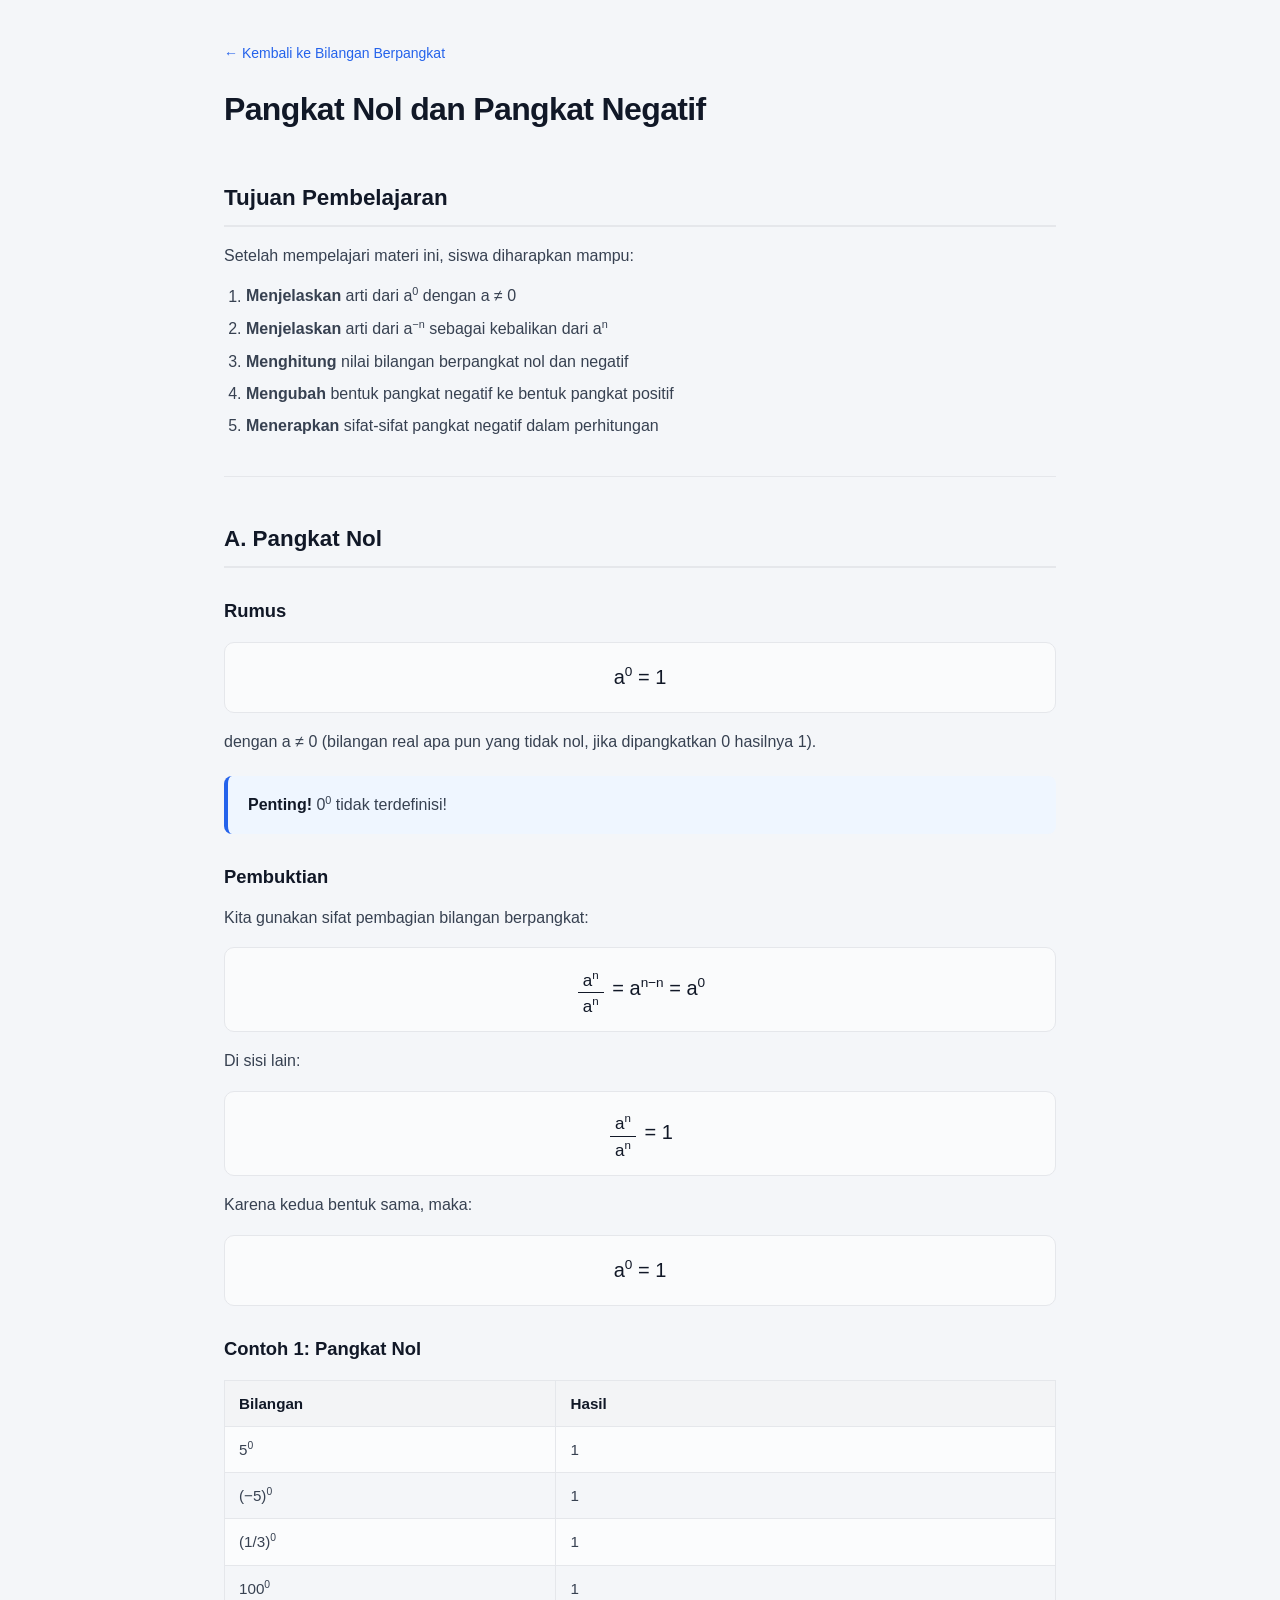
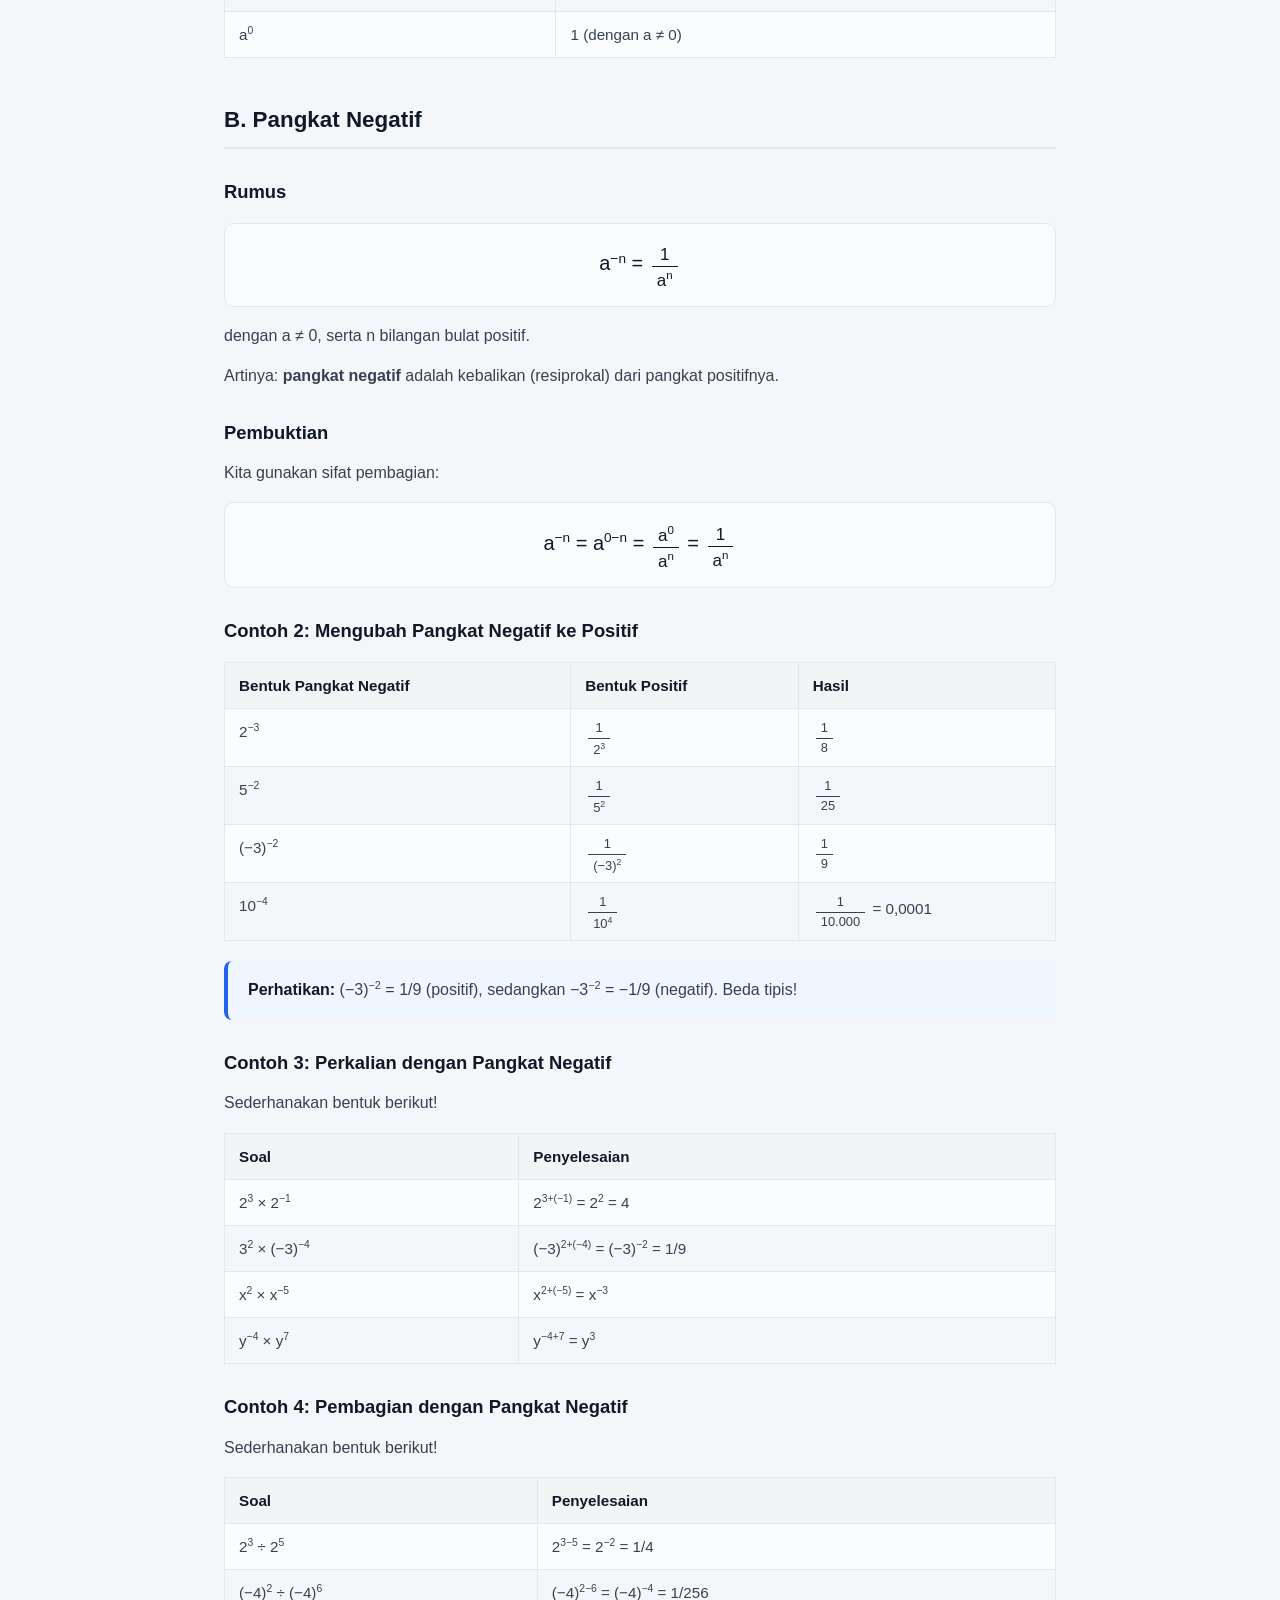
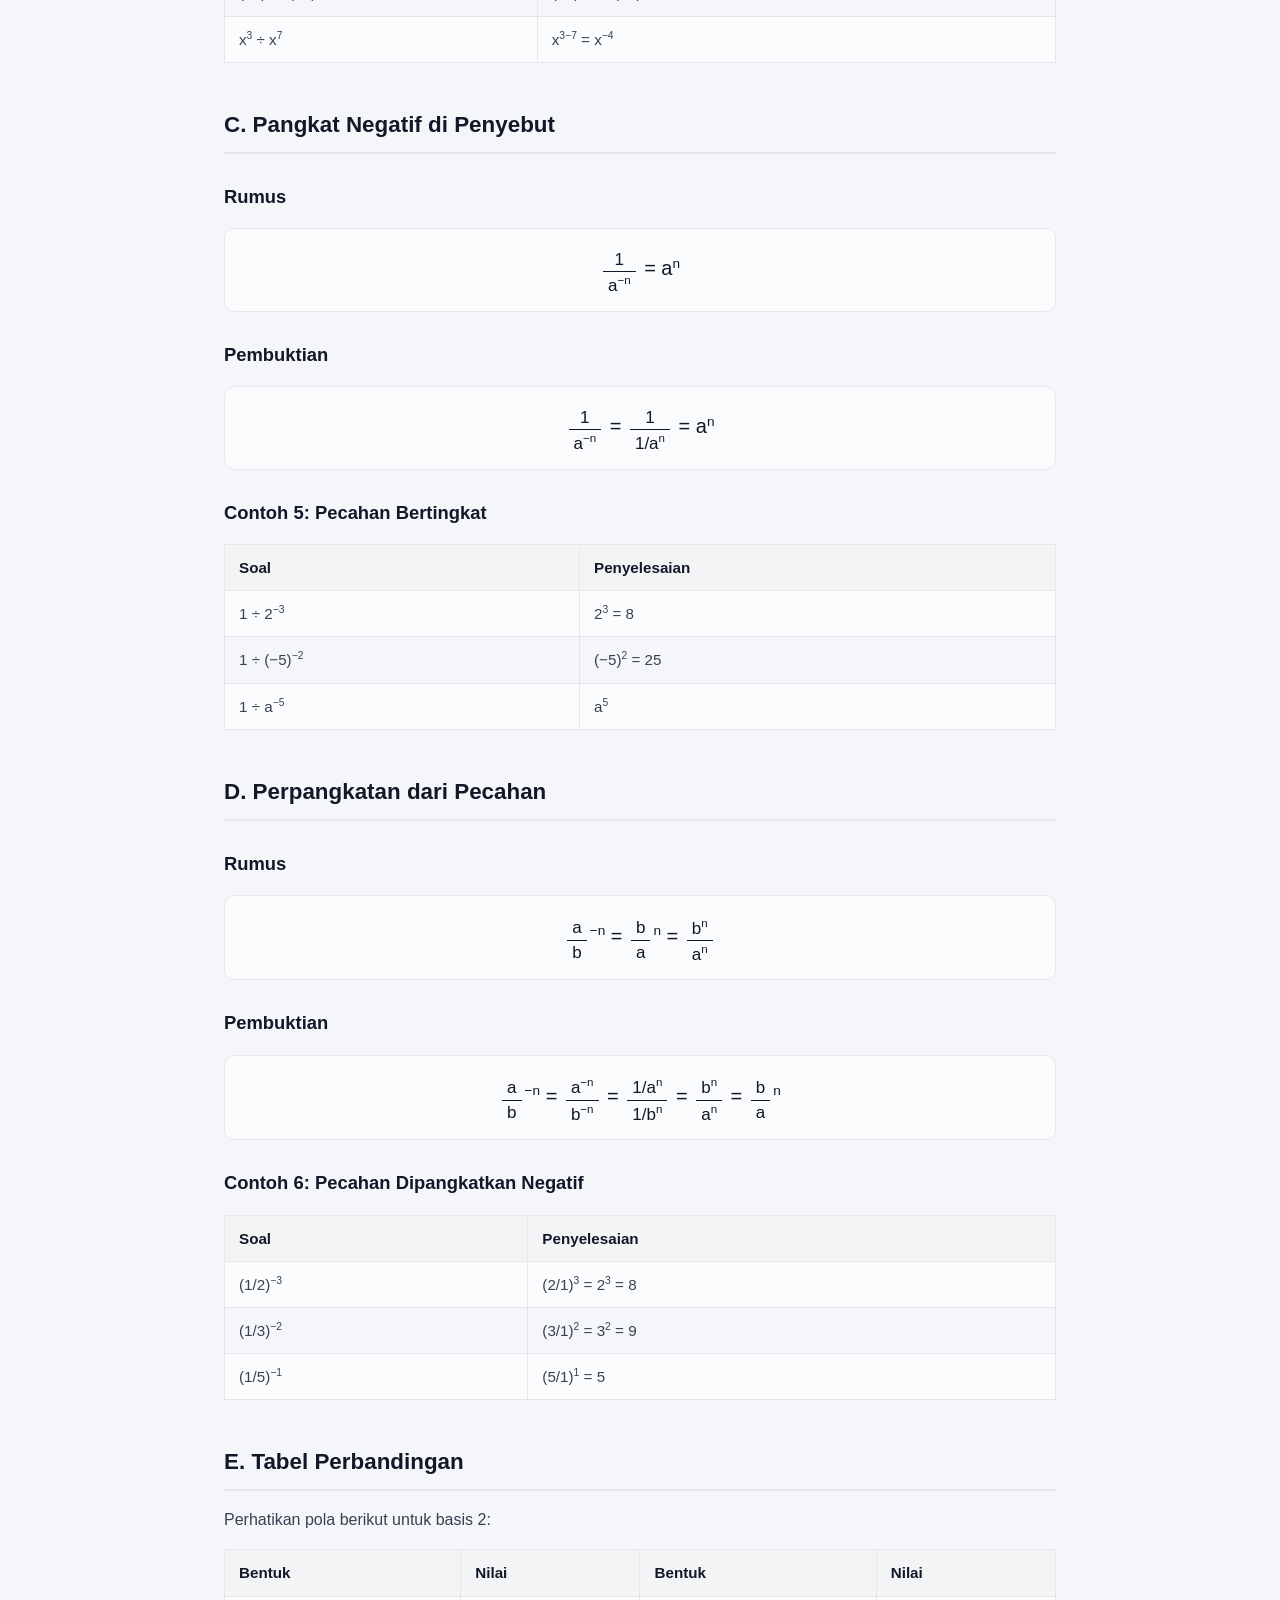
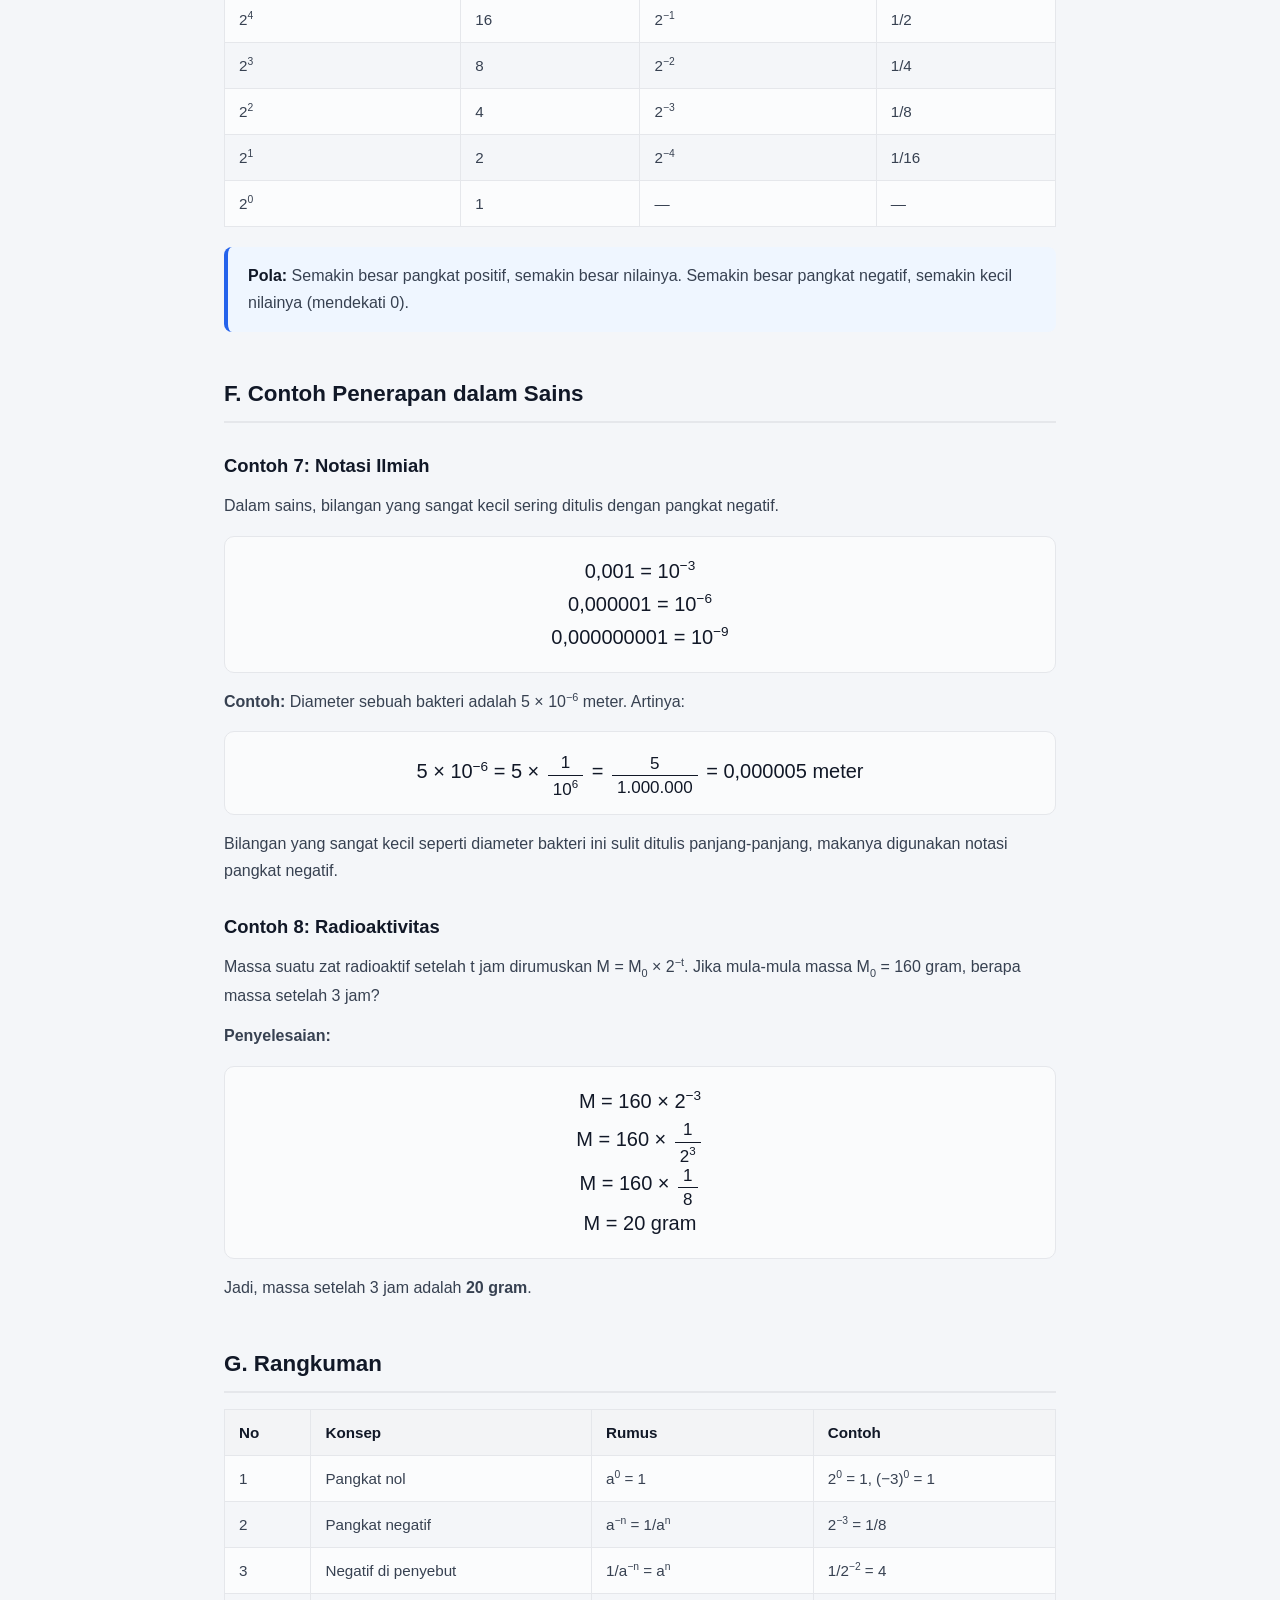
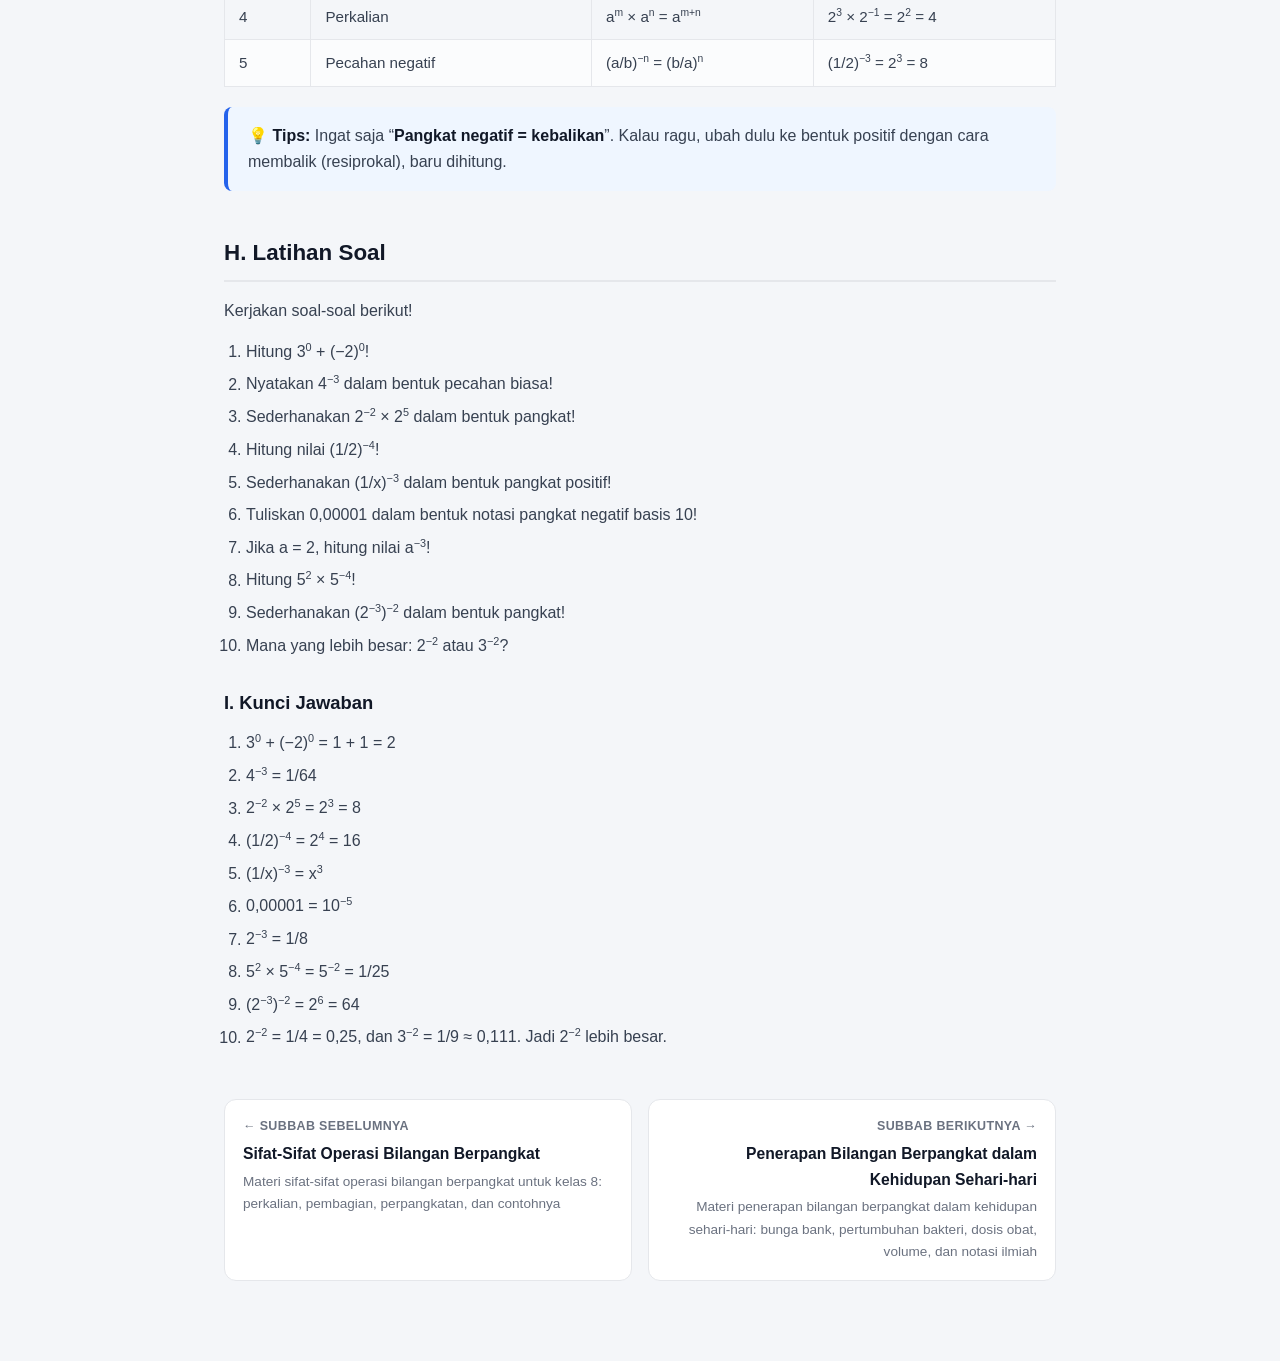
==== 3-pangkat-nol-dan-negatif.html @ b9f224da "Add files via upload" ====
<!DOCTYPE html>
<html lang="id">
<head>
<meta charset="UTF-8">
<meta name="viewport" content="width=device-width, initial-scale=1.0">
<title>Pangkat Nol dan Pangkat Negatif</title>
<link rel="stylesheet" href="style.css">
</head>
<body>
<div class="page">
  <a class="back-link" href="index.html">&larr; Kembali ke Bilangan Berpangkat</a>
  <h1>Pangkat Nol dan Pangkat Negatif</h1>

  <h2>Tujuan Pembelajaran</h2>
  <p>Setelah mempelajari materi ini, siswa diharapkan mampu:</p>
  <ol>
    <li><strong>Menjelaskan</strong> arti dari a<sup>0</sup> dengan a &ne; 0</li>
    <li><strong>Menjelaskan</strong> arti dari a<sup>&minus;n</sup> sebagai kebalikan dari a<sup>n</sup></li>
    <li><strong>Menghitung</strong> nilai bilangan berpangkat nol dan negatif</li>
    <li><strong>Mengubah</strong> bentuk pangkat negatif ke bentuk pangkat positif</li>
    <li><strong>Menerapkan</strong> sifat-sifat pangkat negatif dalam perhitungan</li>
  </ol>

  <hr>

  <h2>A. Pangkat Nol</h2>
  <h3>Rumus</h3>
  <div class="formula">a<sup>0</sup> = 1</div>
  <p>dengan a &ne; 0 (bilangan real apa pun yang tidak nol, jika dipangkatkan 0 hasilnya 1).</p>

  <div class="callout">
    <strong>Penting!</strong> 0<sup>0</sup> tidak terdefinisi!
  </div>

  <h3>Pembuktian</h3>
  <p>Kita gunakan sifat pembagian bilangan berpangkat:</p>
  <div class="formula">
    <span class="frac"><span class="num">a<sup>n</sup></span><span class="den">a<sup>n</sup></span></span> = a<sup>n&minus;n</sup> = a<sup>0</sup>
  </div>
  <p>Di sisi lain:</p>
  <div class="formula">
    <span class="frac"><span class="num">a<sup>n</sup></span><span class="den">a<sup>n</sup></span></span> = 1
  </div>
  <p>Karena kedua bentuk sama, maka:</p>
  <div class="formula">a<sup>0</sup> = 1</div>

  <h3>Contoh 1: Pangkat Nol</h3>
  <div class="table-wrap">
  <table>
    <tr><th>Bilangan</th><th>Hasil</th></tr>
    <tr><td>5<sup>0</sup></td><td>1</td></tr>
    <tr><td>(&minus;5)<sup>0</sup></td><td>1</td></tr>
    <tr><td>(1/3)<sup>0</sup></td><td>1</td></tr>
    <tr><td>100<sup>0</sup></td><td>1</td></tr>
    <tr><td>a<sup>0</sup></td><td>1 (dengan a &ne; 0)</td></tr>
  </table>
  </div>

  <h2>B. Pangkat Negatif</h2>
  <h3>Rumus</h3>
  <div class="formula">a<sup>&minus;n</sup> = <span class="frac"><span class="num">1</span><span class="den">a<sup>n</sup></span></span></div>
  <p>dengan a &ne; 0, serta n bilangan bulat positif.</p>
  <p>Artinya: <strong>pangkat negatif</strong> adalah kebalikan (resiprokal) dari pangkat positifnya.</p>

  <h3>Pembuktian</h3>
  <p>Kita gunakan sifat pembagian:</p>
  <div class="formula">
    a<sup>&minus;n</sup> = a<sup>0&minus;n</sup> = <span class="frac"><span class="num">a<sup>0</sup></span><span class="den">a<sup>n</sup></span></span> = <span class="frac"><span class="num">1</span><span class="den">a<sup>n</sup></span></span>
  </div>

  <h3>Contoh 2: Mengubah Pangkat Negatif ke Positif</h3>
  <div class="table-wrap">
  <table>
    <tr><th>Bentuk Pangkat Negatif</th><th>Bentuk Positif</th><th>Hasil</th></tr>
    <tr><td>2<sup>&minus;3</sup></td><td><span class="frac"><span class="num">1</span><span class="den">2<sup>3</sup></span></span></td><td><span class="frac"><span class="num">1</span><span class="den">8</span></span></td></tr>
    <tr><td>5<sup>&minus;2</sup></td><td><span class="frac"><span class="num">1</span><span class="den">5<sup>2</sup></span></span></td><td><span class="frac"><span class="num">1</span><span class="den">25</span></span></td></tr>
    <tr><td>(&minus;3)<sup>&minus;2</sup></td><td><span class="frac"><span class="num">1</span><span class="den">(&minus;3)<sup>2</sup></span></span></td><td><span class="frac"><span class="num">1</span><span class="den">9</span></span></td></tr>
    <tr><td>10<sup>&minus;4</sup></td><td><span class="frac"><span class="num">1</span><span class="den">10<sup>4</sup></span></span></td><td><span class="frac"><span class="num">1</span><span class="den">10.000</span></span> = 0,0001</td></tr>
  </table>
  </div>

  <div class="callout">
    <strong>Perhatikan:</strong> (&minus;3)<sup>&minus;2</sup> = 1/9 (positif), sedangkan &minus;3<sup>&minus;2</sup> = &minus;1/9 (negatif). Beda tipis!
  </div>

  <h3>Contoh 3: Perkalian dengan Pangkat Negatif</h3>
  <p>Sederhanakan bentuk berikut!</p>
  <div class="table-wrap">
  <table>
    <tr><th>Soal</th><th>Penyelesaian</th></tr>
    <tr><td>2<sup>3</sup> &times; 2<sup>&minus;1</sup></td><td>2<sup>3+(&minus;1)</sup> = 2<sup>2</sup> = 4</td></tr>
    <tr><td>3<sup>2</sup> &times; (&minus;3)<sup>&minus;4</sup></td><td>(&minus;3)<sup>2+(&minus;4)</sup> = (&minus;3)<sup>&minus;2</sup> = 1/9</td></tr>
    <tr><td>x<sup>2</sup> &times; x<sup>&minus;5</sup></td><td>x<sup>2+(&minus;5)</sup> = x<sup>&minus;3</sup></td></tr>
    <tr><td>y<sup>&minus;4</sup> &times; y<sup>7</sup></td><td>y<sup>&minus;4+7</sup> = y<sup>3</sup></td></tr>
  </table>
  </div>

  <h3>Contoh 4: Pembagian dengan Pangkat Negatif</h3>
  <p>Sederhanakan bentuk berikut!</p>
  <div class="table-wrap">
  <table>
    <tr><th>Soal</th><th>Penyelesaian</th></tr>
    <tr><td>2<sup>3</sup> &divide; 2<sup>5</sup></td><td>2<sup>3&minus;5</sup> = 2<sup>&minus;2</sup> = 1/4</td></tr>
    <tr><td>(&minus;4)<sup>2</sup> &divide; (&minus;4)<sup>6</sup></td><td>(&minus;4)<sup>2&minus;6</sup> = (&minus;4)<sup>&minus;4</sup> = 1/256</td></tr>
    <tr><td>x<sup>3</sup> &divide; x<sup>7</sup></td><td>x<sup>3&minus;7</sup> = x<sup>&minus;4</sup></td></tr>
  </table>
  </div>

  <h2>C. Pangkat Negatif di Penyebut</h2>
  <h3>Rumus</h3>
  <div class="formula"><span class="frac"><span class="num">1</span><span class="den">a<sup>&minus;n</sup></span></span> = a<sup>n</sup></div>

  <h3>Pembuktian</h3>
  <div class="formula">
    <span class="frac"><span class="num">1</span><span class="den">a<sup>&minus;n</sup></span></span> = <span class="frac"><span class="num">1</span><span class="den">1/a<sup>n</sup></span></span> = a<sup>n</sup>
  </div>

  <h3>Contoh 5: Pecahan Bertingkat</h3>
  <div class="table-wrap">
  <table>
    <tr><th>Soal</th><th>Penyelesaian</th></tr>
    <tr><td>1 &divide; 2<sup>&minus;3</sup></td><td>2<sup>3</sup> = 8</td></tr>
    <tr><td>1 &divide; (&minus;5)<sup>&minus;2</sup></td><td>(&minus;5)<sup>2</sup> = 25</td></tr>
    <tr><td>1 &divide; a<sup>&minus;5</sup></td><td>a<sup>5</sup></td></tr>
  </table>
  </div>

  <h2>D. Perpangkatan dari Pecahan</h2>
  <h3>Rumus</h3>
  <div class="formula">
    <span class="frac"><span class="num">a</span><span class="den">b</span></span><sup>&minus;n</sup> = <span class="frac"><span class="num">b</span><span class="den">a</span></span><sup>n</sup> = <span class="frac"><span class="num">b<sup>n</sup></span><span class="den">a<sup>n</sup></span></span>
  </div>

  <h3>Pembuktian</h3>
  <div class="formula">
    <span class="frac"><span class="num">a</span><span class="den">b</span></span><sup>&minus;n</sup> = <span class="frac"><span class="num">a<sup>&minus;n</sup></span><span class="den">b<sup>&minus;n</sup></span></span> = <span class="frac"><span class="num">1/a<sup>n</sup></span><span class="den">1/b<sup>n</sup></span></span> = <span class="frac"><span class="num">b<sup>n</sup></span><span class="den">a<sup>n</sup></span></span> = <span class="frac"><span class="num">b</span><span class="den">a</span></span><sup>n</sup>
  </div>

  <h3>Contoh 6: Pecahan Dipangkatkan Negatif</h3>
  <div class="table-wrap">
  <table>
    <tr><th>Soal</th><th>Penyelesaian</th></tr>
    <tr><td>(1/2)<sup>&minus;3</sup></td><td>(2/1)<sup>3</sup> = 2<sup>3</sup> = 8</td></tr>
    <tr><td>(1/3)<sup>&minus;2</sup></td><td>(3/1)<sup>2</sup> = 3<sup>2</sup> = 9</td></tr>
    <tr><td>(1/5)<sup>&minus;1</sup></td><td>(5/1)<sup>1</sup> = 5</td></tr>
  </table>
  </div>

  <h2>E. Tabel Perbandingan</h2>
  <p>Perhatikan pola berikut untuk basis 2:</p>
  <div class="table-wrap">
  <table>
    <tr><th>Bentuk</th><th>Nilai</th><th>Bentuk</th><th>Nilai</th></tr>
    <tr><td>2<sup>4</sup></td><td>16</td><td>2<sup>&minus;1</sup></td><td>1/2</td></tr>
    <tr><td>2<sup>3</sup></td><td>8</td><td>2<sup>&minus;2</sup></td><td>1/4</td></tr>
    <tr><td>2<sup>2</sup></td><td>4</td><td>2<sup>&minus;3</sup></td><td>1/8</td></tr>
    <tr><td>2<sup>1</sup></td><td>2</td><td>2<sup>&minus;4</sup></td><td>1/16</td></tr>
    <tr><td>2<sup>0</sup></td><td>1</td><td>&mdash;</td><td>&mdash;</td></tr>
  </table>
  </div>
  <div class="callout">
    <strong>Pola:</strong> Semakin besar pangkat positif, semakin besar nilainya. Semakin besar pangkat negatif, semakin kecil nilainya (mendekati 0).
  </div>

  <h2>F. Contoh Penerapan dalam Sains</h2>
  <h3>Contoh 7: Notasi Ilmiah</h3>
  <p>Dalam sains, bilangan yang sangat kecil sering ditulis dengan pangkat negatif.</p>
  <div class="formula">
    0,001 = 10<sup>&minus;3</sup>
    <br>0,000001 = 10<sup>&minus;6</sup>
    <br>0,000000001 = 10<sup>&minus;9</sup>
  </div>
  <p><strong>Contoh:</strong> Diameter sebuah bakteri adalah 5 &times; 10<sup>&minus;6</sup> meter. Artinya:</p>
  <div class="formula">5 &times; 10<sup>&minus;6</sup> = 5 &times; <span class="frac"><span class="num">1</span><span class="den">10<sup>6</sup></span></span> = <span class="frac"><span class="num">5</span><span class="den">1.000.000</span></span> = 0,000005 meter</div>
  <p>Bilangan yang sangat kecil seperti diameter bakteri ini sulit ditulis panjang-panjang, makanya digunakan notasi pangkat negatif.</p>

  <h3>Contoh 8: Radioaktivitas</h3>
  <p>Massa suatu zat radioaktif setelah t jam dirumuskan M = M<sub>0</sub> &times; 2<sup>&minus;t</sup>. Jika mula-mula massa M<sub>0</sub> = 160 gram, berapa massa setelah 3 jam?</p>
  <p><strong>Penyelesaian:</strong></p>
  <div class="formula">
    M = 160 &times; 2<sup>&minus;3</sup>
    <br>M = 160 &times; <span class="frac"><span class="num">1</span><span class="den">2<sup>3</sup></span></span>
    <br>M = 160 &times; <span class="frac"><span class="num">1</span><span class="den">8</span></span>
    <br>M = 20 gram
  </div>
  <p>Jadi, massa setelah 3 jam adalah <strong>20 gram</strong>.</p>

  <h2>G. Rangkuman</h2>
  <div class="table-wrap">
  <table>
    <tr><th>No</th><th>Konsep</th><th>Rumus</th><th>Contoh</th></tr>
    <tr><td>1</td><td>Pangkat nol</td><td>a<sup>0</sup> = 1</td><td>2<sup>0</sup> = 1, (&minus;3)<sup>0</sup> = 1</td></tr>
    <tr><td>2</td><td>Pangkat negatif</td><td>a<sup>&minus;n</sup> = 1/a<sup>n</sup></td><td>2<sup>&minus;3</sup> = 1/8</td></tr>
    <tr><td>3</td><td>Negatif di penyebut</td><td>1/a<sup>&minus;n</sup> = a<sup>n</sup></td><td>1/2<sup>&minus;2</sup> = 4</td></tr>
    <tr><td>4</td><td>Perkalian</td><td>a<sup>m</sup> &times; a<sup>n</sup> = a<sup>m+n</sup></td><td>2<sup>3</sup> &times; 2<sup>&minus;1</sup> = 2<sup>2</sup> = 4</td></tr>
    <tr><td>5</td><td>Pecahan negatif</td><td>(a/b)<sup>&minus;n</sup> = (b/a)<sup>n</sup></td><td>(1/2)<sup>&minus;3</sup> = 2<sup>3</sup> = 8</td></tr>
  </table>
  </div>

  <div class="callout tips">
    💡 <strong>Tips:</strong> Ingat saja &ldquo;<strong>Pangkat negatif = kebalikan</strong>&rdquo;. Kalau ragu, ubah dulu ke bentuk positif dengan cara membalik (resiprokal), baru dihitung.
  </div>

  <h2>H. Latihan Soal</h2>
  <p>Kerjakan soal-soal berikut!</p>
  <ol>
    <li>Hitung 3<sup>0</sup> + (&minus;2)<sup>0</sup>!</li>
    <li>Nyatakan 4<sup>&minus;3</sup> dalam bentuk pecahan biasa!</li>
    <li>Sederhanakan 2<sup>&minus;2</sup> &times; 2<sup>5</sup> dalam bentuk pangkat!</li>
    <li>Hitung nilai (1/2)<sup>&minus;4</sup>!</li>
    <li>Sederhanakan (1/x)<sup>&minus;3</sup> dalam bentuk pangkat positif!</li>
    <li>Tuliskan 0,00001 dalam bentuk notasi pangkat negatif basis 10!</li>
    <li>Jika a = 2, hitung nilai a<sup>&minus;3</sup>!</li>
    <li>Hitung 5<sup>2</sup> &times; 5<sup>&minus;4</sup>!</li>
    <li>Sederhanakan (2<sup>&minus;3</sup>)<sup>&minus;2</sup> dalam bentuk pangkat!</li>
    <li>Mana yang lebih besar: 2<sup>&minus;2</sup> atau 3<sup>&minus;2</sup>?</li>
  </ol>

  <h3>I. Kunci Jawaban</h3>
  <ol>
    <li>3<sup>0</sup> + (&minus;2)<sup>0</sup> = 1 + 1 = 2</li>
    <li>4<sup>&minus;3</sup> = 1/64</li>
    <li>2<sup>&minus;2</sup> &times; 2<sup>5</sup> = 2<sup>3</sup> = 8</li>
    <li>(1/2)<sup>&minus;4</sup> = 2<sup>4</sup> = 16</li>
    <li>(1/x)<sup>&minus;3</sup> = x<sup>3</sup></li>
    <li>0,00001 = 10<sup>&minus;5</sup></li>
    <li>2<sup>&minus;3</sup> = 1/8</li>
    <li>5<sup>2</sup> &times; 5<sup>&minus;4</sup> = 5<sup>&minus;2</sup> = 1/25</li>
    <li>(2<sup>&minus;3</sup>)<sup>&minus;2</sup> = 2<sup>6</sup> = 64</li>
    <li>2<sup>&minus;2</sup> = 1/4 = 0,25, dan 3<sup>&minus;2</sup> = 1/9 &asymp; 0,111. Jadi 2<sup>&minus;2</sup> lebih besar.</li>
  </ol>

  <div class="subnav">
    <a href="2-sifat-sifat-operasi.html">
      <div class="dir">&larr; Subbab sebelumnya</div>
      <div class="label">Sifat-Sifat Operasi Bilangan Berpangkat</div>
      <div class="desc">Materi sifat-sifat operasi bilangan berpangkat untuk kelas 8: perkalian, pembagian, perpangkatan, dan contohnya</div>
    </a>
    <a class="next" href="4-penerapan-sehari-hari.html">
      <div class="dir">Subbab berikutnya &rarr;</div>
      <div class="label">Penerapan Bilangan Berpangkat dalam Kehidupan Sehari-hari</div>
      <div class="desc">Materi penerapan bilangan berpangkat dalam kehidupan sehari-hari: bunga bank, pertumbuhan bakteri, dosis obat, volume, dan notasi ilmiah</div>
    </a>
  </div>
</div>
</body>
</html>
---- style.css ----
:root{
  --bg:#f4f6f9;
  --card-bg:#ffffff;
  --text:#374151;
  --heading:#111827;
  --muted:#6b7280;
  --accent:#2563eb;
  --accent-dark:#1d4ed8;
  --border:#e5e7eb;
  --callout-bg:#eff6ff;
  --callout-border:#bfdbfe;
  --callout-accent:#2563eb;
  --table-head:#f3f4f6;
  --code-bg:#f3f4f6;
}
*{box-sizing:border-box;}
html,body{margin:0;padding:0;}
body{
  background:var(--bg);
  color:var(--text);
  font-family:-apple-system,BlinkMacSystemFont,"Segoe UI",Roboto,Helvetica,Arial,sans-serif;
  line-height:1.65;
  font-size:16px;
}
.page{
  max-width:880px;
  margin:0 auto;
  padding:40px 24px 80px;
}
a{color:var(--accent);text-decoration:none;}
a:hover{text-decoration:underline;}

/* ===== Top back link ===== */
.back-link{
  display:inline-block;
  font-size:14px;
  color:var(--accent);
  margin-bottom:18px;
  font-weight:500;
}

/* ===== Headings ===== */
h1{
  font-size:2rem;
  font-weight:800;
  color:var(--heading);
  margin:0 0 8px;
  letter-spacing:-0.02em;
}
.subtitle{
  color:var(--muted);
  font-size:1.05rem;
  margin:0 0 32px;
}
h2{
  font-size:1.4rem;
  font-weight:700;
  color:var(--heading);
  margin:44px 0 16px;
  padding-bottom:8px;
  border-bottom:2px solid var(--border);
}
h3{
  font-size:1.15rem;
  font-weight:700;
  color:var(--heading);
  margin:28px 0 12px;
}
h4{
  font-size:1.02rem;
  font-weight:700;
  color:var(--heading);
  margin:20px 0 10px;
}
p{margin:0 0 14px;}
hr{border:none;border-top:1px solid var(--border);margin:36px 0;}

/* ===== Formula display ===== */
.formula{
  background:#fafbfc;
  border:1px solid var(--border);
  border-radius:10px;
  padding:18px 20px;
  text-align:center;
  font-size:1.25rem;
  margin:16px 0;
  color:var(--heading);
  overflow-x:auto;
}
.formula-inline{
  font-family:"Cambria Math",Georgia,serif;
  font-style:italic;
}
sup{font-size:0.68em;}
sub{font-size:0.68em;}

/* ===== Fraction ===== */
.frac{
  display:inline-flex;
  flex-direction:column;
  vertical-align:middle;
  text-align:center;
  font-size:0.85em;
  line-height:1.15;
  margin:0 3px;
  position:relative;
  top:0.15em;
}
.frac .num{border-bottom:1.4px solid currentColor;padding:0 5px 2px;}
.frac .den{padding:2px 5px 0;}
.brace{font-size:0.85em;color:var(--muted);}

/* ===== Callout boxes ===== */
.callout{
  background:var(--callout-bg);
  border-left:4px solid var(--callout-accent);
  border-radius:8px;
  padding:16px 20px;
  margin:20px 0;
}
.callout strong{color:var(--heading);}
.callout.tips{--callout-bg:#eff6ff;}
.callout.final{
  --callout-bg:#eef2ff;
  border-left-color:#4f46e5;
}
.callout.celebrate{
  background:linear-gradient(135deg,#eef2ff,#eff6ff);
  border-left-color:#4f46e5;
  text-align:center;
  font-size:1.05rem;
}

/* ===== Tables ===== */
.table-wrap{overflow-x:auto;margin:16px 0;}
table{
  width:100%;
  border-collapse:collapse;
  font-size:0.95rem;
}
caption{
  text-align:left;
  font-weight:600;
  margin-bottom:8px;
  color:var(--heading);
}
th,td{
  border:1px solid var(--border);
  padding:10px 14px;
  text-align:left;
  vertical-align:top;
}
th{
  background:var(--table-head);
  color:var(--heading);
  font-weight:700;
}
tr:nth-child(even) td{background:#fbfcfd;}

/* ===== Lists ===== */
ol,ul{padding-left:22px;margin:0 0 14px;}
li{margin-bottom:6px;}

/* ===== Menu (index) cards ===== */
.menu-grid{
  display:grid;
  grid-template-columns:repeat(3,1fr);
  gap:20px;
  margin-top:28px;
}
.menu-card{
  background:var(--card-bg);
  border-radius:14px;
  padding:22px;
  box-shadow:0 1px 3px rgba(16,24,40,0.06);
  border:1px solid var(--border);
  transition:transform .15s ease, box-shadow .15s ease;
  display:block;
}
.menu-card:hover{
  transform:translateY(-2px);
  box-shadow:0 8px 20px rgba(16,24,40,0.10);
  text-decoration:none;
}
.menu-card h3{
  margin:0 0 10px;
  font-size:1.1rem;
  color:var(--heading);
}
.menu-card p{
  margin:0;
  font-size:0.92rem;
  color:var(--muted);
}
@media (max-width:760px){
  .menu-grid{grid-template-columns:1fr;}
}

/* ===== Bottom navigation between subbab ===== */
.subnav{
  display:grid;
  grid-template-columns:1fr 1fr;
  gap:16px;
  margin-top:48px;
}
.subnav a{
  display:block;
  background:var(--card-bg);
  border:1px solid var(--border);
  border-radius:12px;
  padding:16px 18px;
  text-decoration:none;
}
.subnav a:hover{
  border-color:var(--accent);
  box-shadow:0 4px 14px rgba(16,24,40,0.08);
}
.subnav .dir{
  font-size:0.78rem;
  color:var(--muted);
  font-weight:600;
  text-transform:uppercase;
  letter-spacing:.03em;
}
.subnav .label{
  font-size:0.98rem;
  font-weight:700;
  color:var(--heading);
  margin-top:4px;
}
.subnav .desc{
  font-size:0.85rem;
  color:var(--muted);
  margin-top:4px;
  font-weight:400;
}
.subnav .next{text-align:right;}
.subnav .disabled{
  background:#f3f4f6;
  color:var(--muted);
  border:1px dashed var(--border);
  display:flex;
  align-items:center;
  justify-content:center;
  font-size:0.9rem;
}
@media (max-width:600px){
  .subnav{grid-template-columns:1fr;}
  .subnav .next{text-align:left;}
}
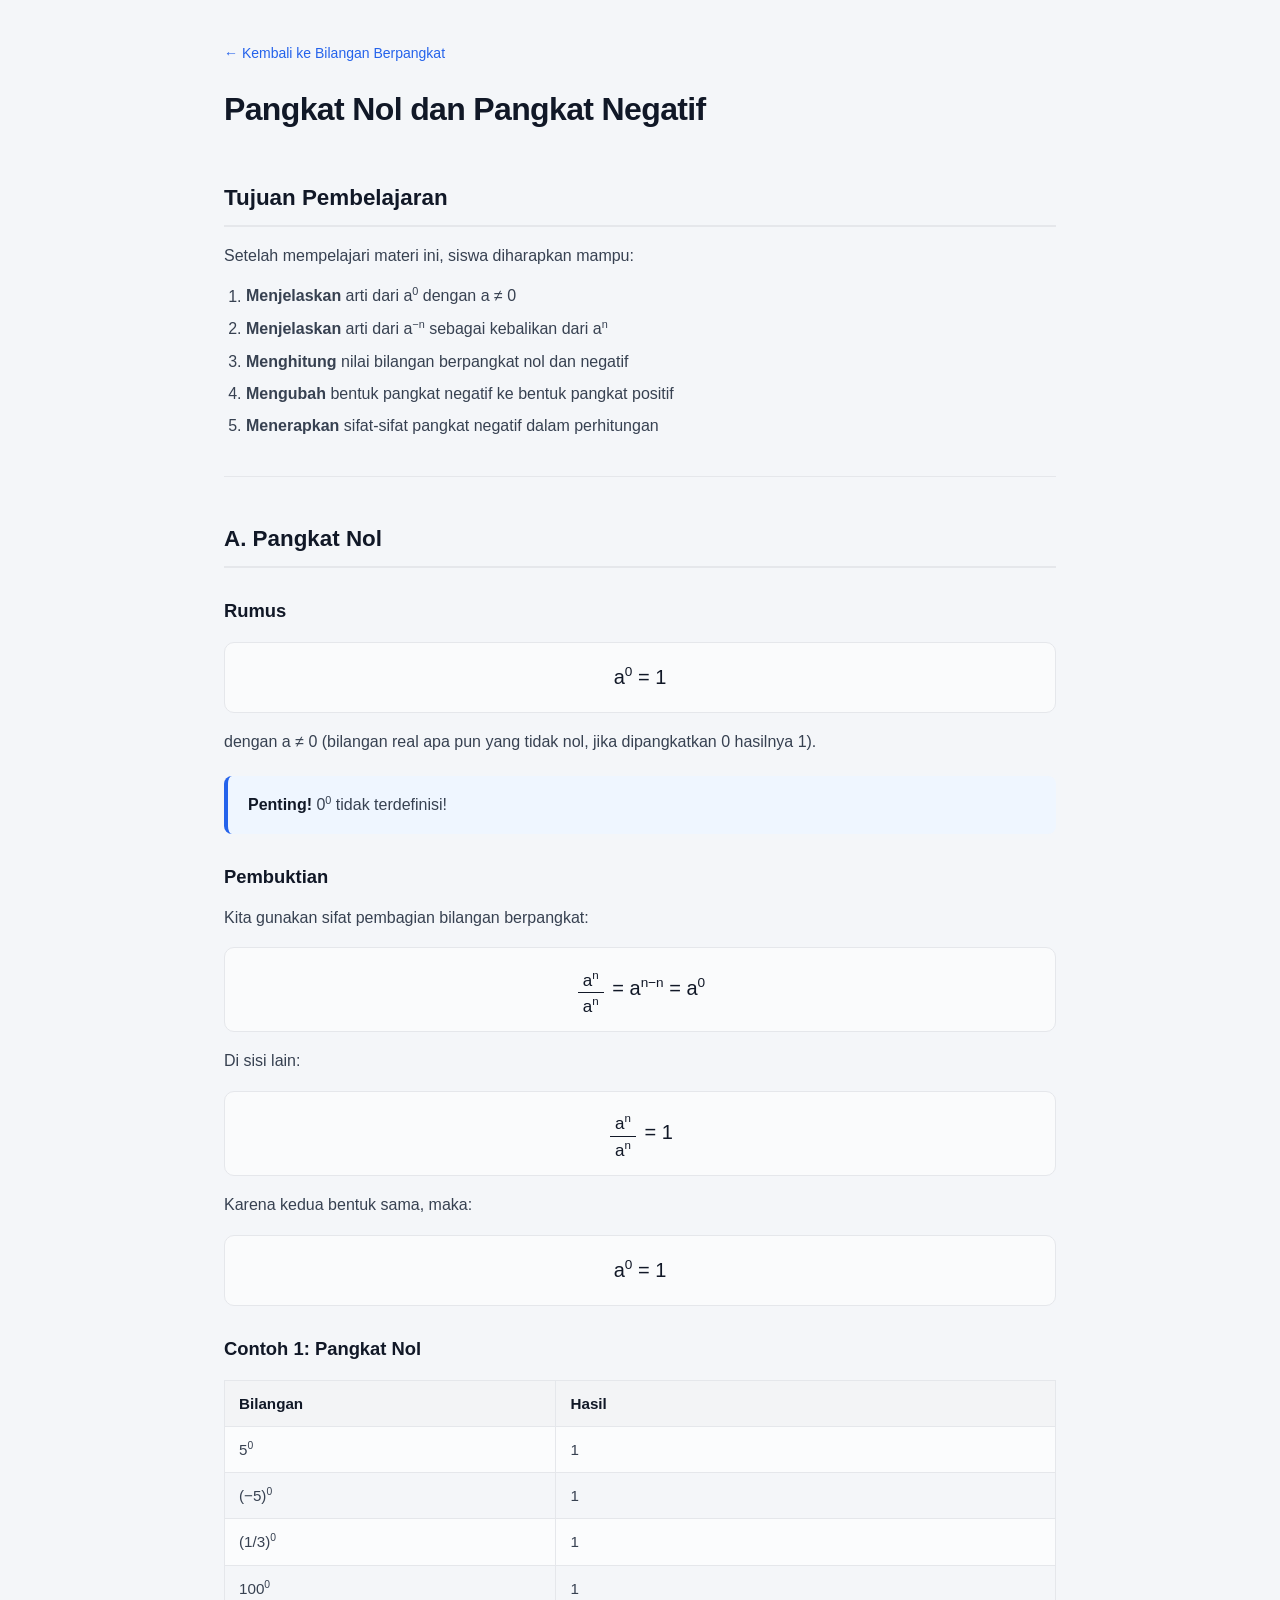
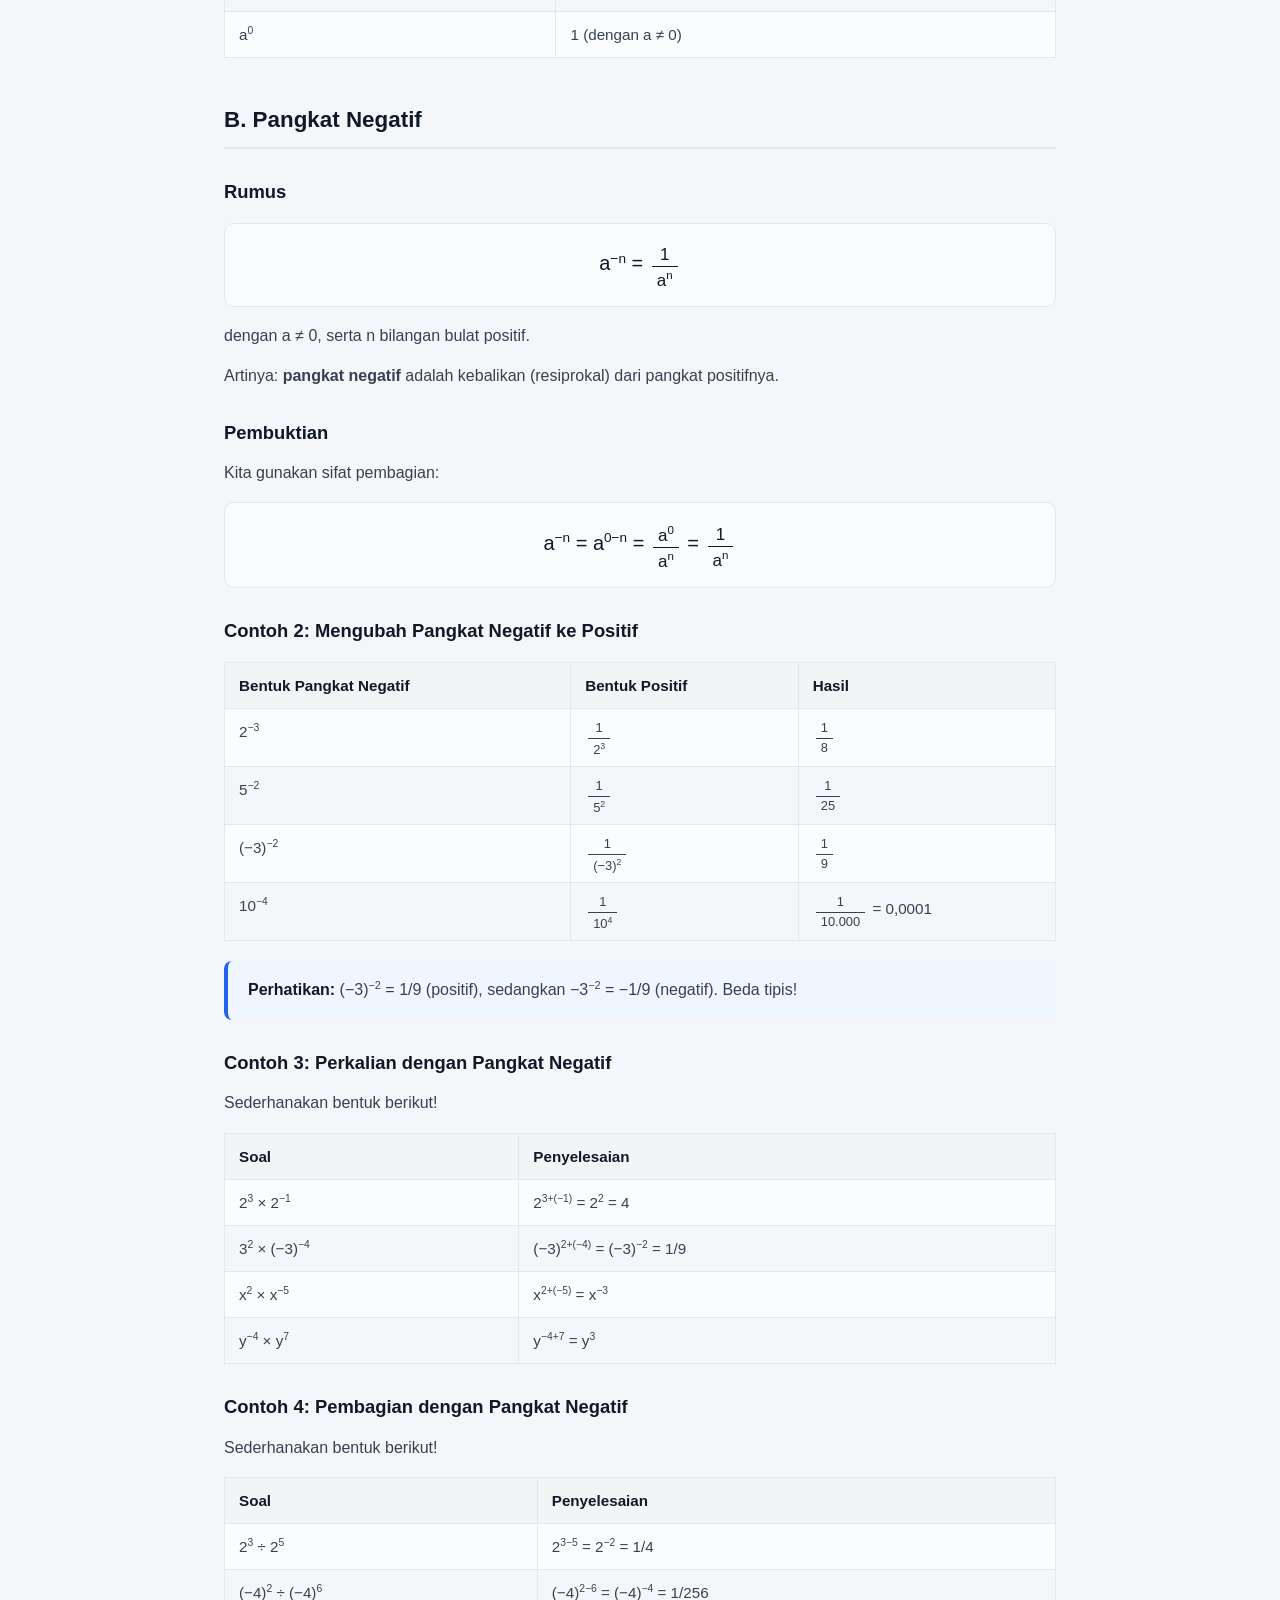
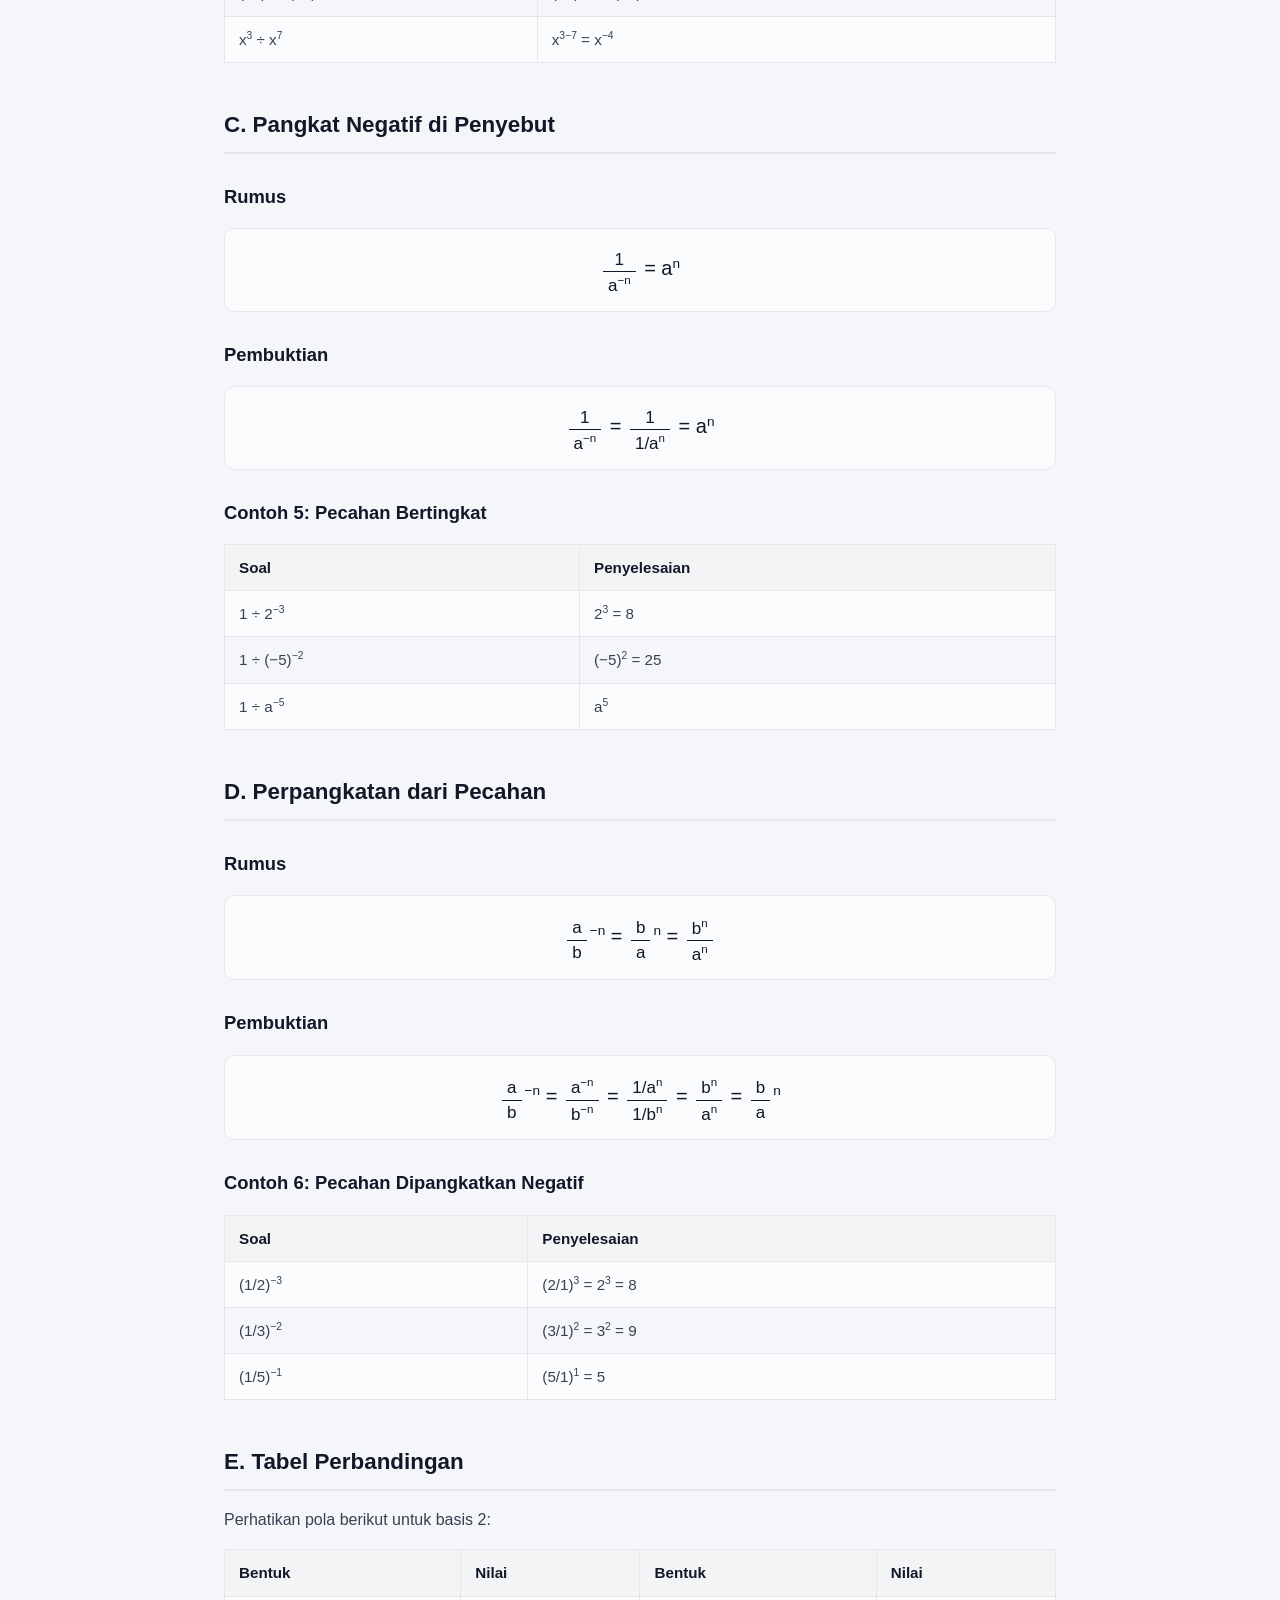
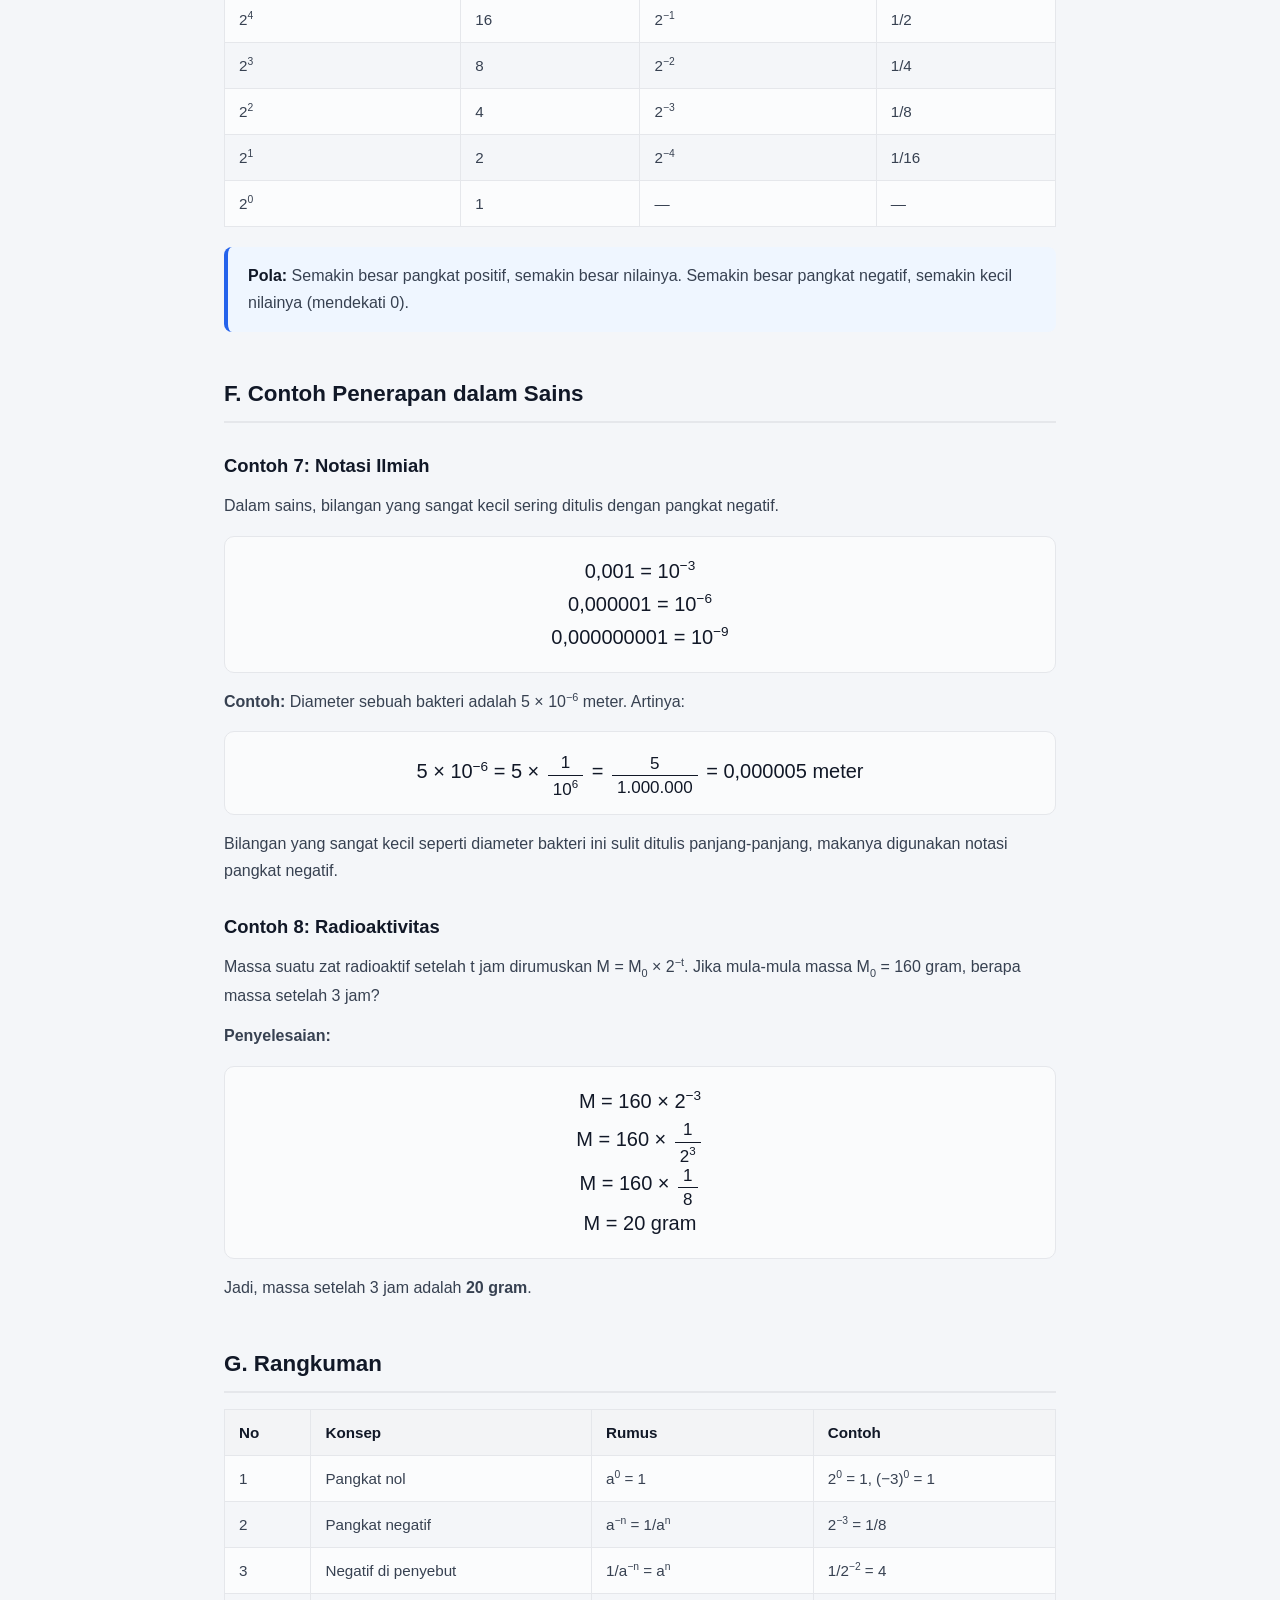
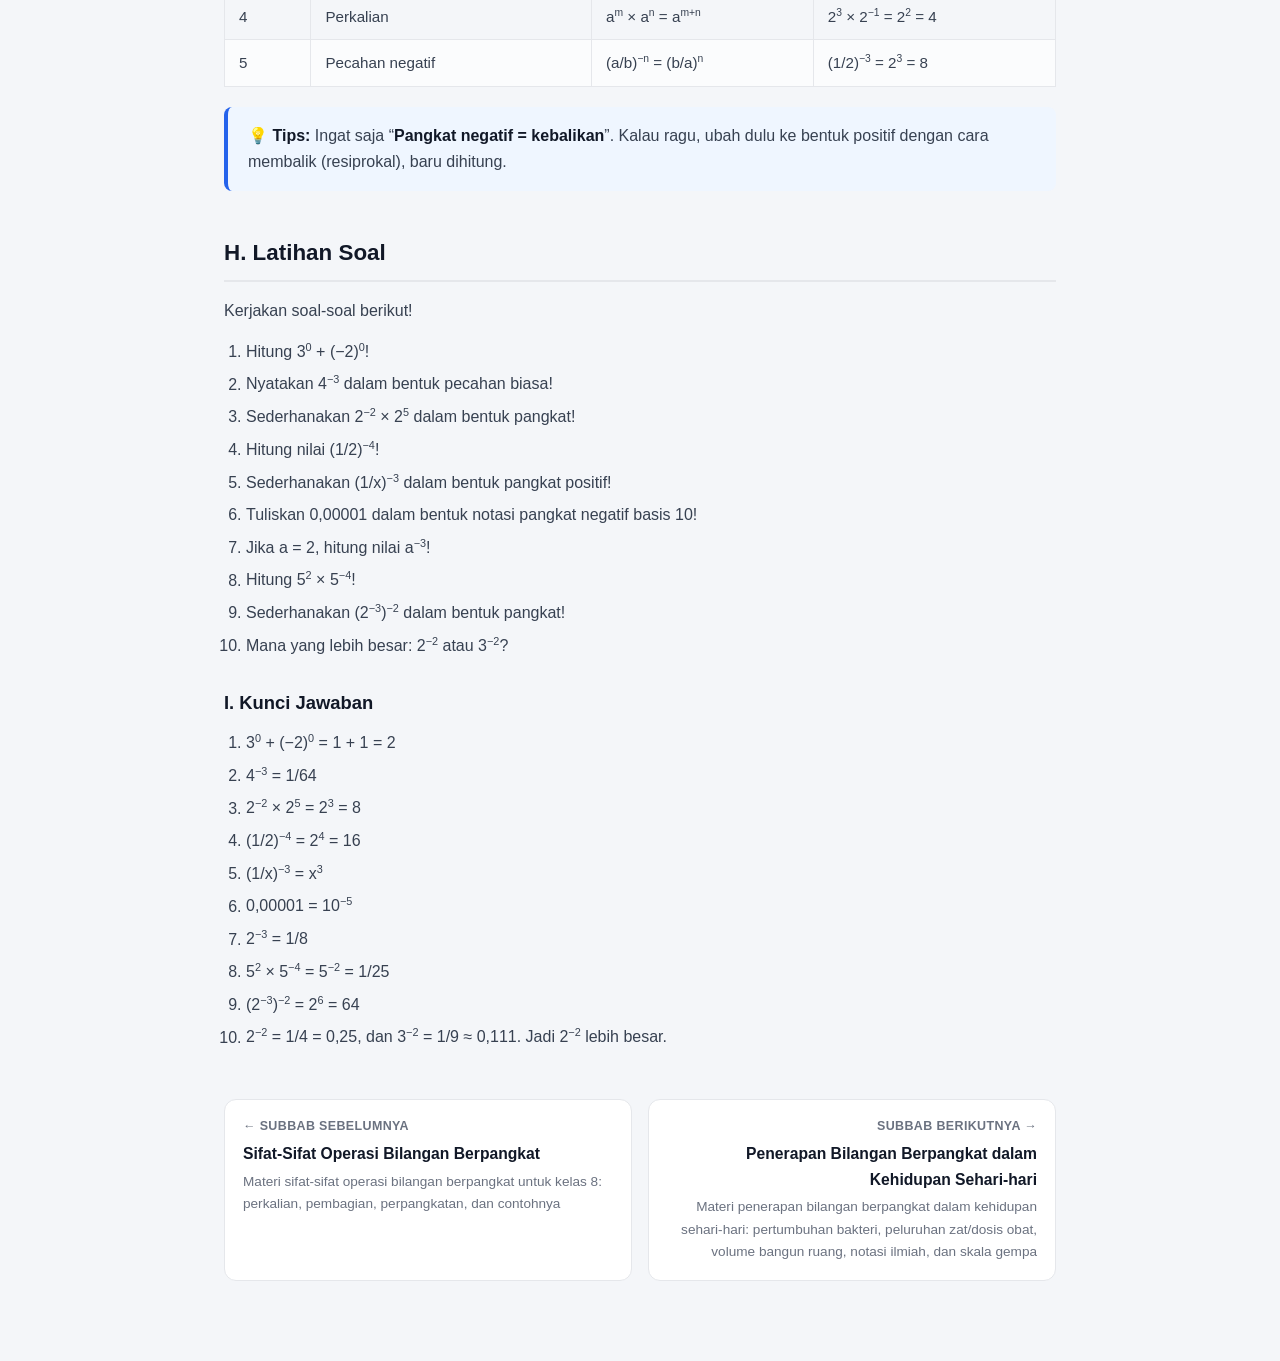
==== commit de60beeb: "Add files via upload" ====
--- a/3-pangkat-nol-dan-negatif.html
+++ b/3-pangkat-nol-dan-negatif.html
@@ -239,7 +239,7 @@
     <a class="next" href="4-penerapan-sehari-hari.html">
       <div class="dir">Subbab berikutnya &rarr;</div>
       <div class="label">Penerapan Bilangan Berpangkat dalam Kehidupan Sehari-hari</div>
-      <div class="desc">Materi penerapan bilangan berpangkat dalam kehidupan sehari-hari: bunga bank, pertumbuhan bakteri, dosis obat, volume, dan notasi ilmiah</div>
+      <div class="desc">Materi penerapan bilangan berpangkat dalam kehidupan sehari-hari: pertumbuhan bakteri, peluruhan zat/dosis obat, volume bangun ruang, notasi ilmiah, dan skala gempa</div>
     </a>
   </div>
 </div>
--- a/style.css
+++ b/style.css
@@ -248,3 +248,144 @@
   .subnav{grid-template-columns:1fr;}
   .subnav .next{text-align:left;}
 }
+
+/* ===== Evaluasi Interaktif ===== */
+.quiz-hidden{display:none !important;}
+.quiz-intro-box{max-width:520px;margin:32px auto 0;}
+.quiz-field{margin:20px 0;}
+.quiz-field label{display:block;font-weight:600;margin-bottom:8px;color:var(--heading);}
+.quiz-input{
+  width:100%;
+  padding:12px 14px;
+  border:1px solid var(--border);
+  border-radius:8px;
+  font-size:1rem;
+  font-family:inherit;
+}
+.quiz-input:focus{outline:2px solid var(--accent);outline-offset:1px;}
+.quiz-btn{
+  display:inline-block;
+  background:var(--accent);
+  color:#fff;
+  border:none;
+  padding:12px 24px;
+  border-radius:8px;
+  font-size:1rem;
+  font-weight:600;
+  cursor:pointer;
+  transition:background .15s ease;
+  font-family:inherit;
+}
+.quiz-btn:hover{background:var(--accent-dark);}
+.quiz-btn:disabled{background:#c3c9d3;cursor:not-allowed;}
+.quiz-btn.secondary{background:var(--card-bg);color:var(--accent);border:1px solid var(--accent);}
+.quiz-btn.secondary:hover{background:var(--callout-bg);}
+
+.quiz-topbar{
+  position:sticky;
+  top:0;
+  background:var(--card-bg);
+  border:1px solid var(--border);
+  border-radius:10px;
+  padding:14px 18px;
+  margin-bottom:24px;
+  display:flex;
+  justify-content:space-between;
+  align-items:center;
+  flex-wrap:wrap;
+  gap:10px;
+  box-shadow:0 2px 8px rgba(16,24,40,0.06);
+  z-index:10;
+}
+.quiz-topbar .quiz-nama{font-weight:600;color:var(--heading);}
+.quiz-timer{
+  font-weight:700;
+  font-size:1.1rem;
+  color:var(--accent);
+  background:var(--callout-bg);
+  padding:6px 14px;
+  border-radius:20px;
+  white-space:nowrap;
+}
+.quiz-timer.warning{color:#fff;background:#dc2626;}
+
+.quiz-progress-text{
+  font-size:0.85rem;
+  color:var(--muted);
+}
+
+.quiz-question{
+  background:var(--card-bg);
+  border:1px solid var(--border);
+  border-radius:10px;
+  padding:18px 20px;
+  margin-bottom:16px;
+}
+.quiz-question p{margin:0 0 10px;}
+.quiz-option{
+  display:block;
+  padding:8px 10px;
+  border-radius:6px;
+  cursor:pointer;
+}
+.quiz-option:hover{background:var(--bg);}
+.quiz-option input{margin-right:8px;}
+.quiz-uraian-input{
+  width:100%;
+  padding:10px 12px;
+  border:1px solid var(--border);
+  border-radius:8px;
+  font-family:inherit;
+  font-size:0.95rem;
+}
+
+.quiz-section-title{margin:32px 0 16px;}
+
+.quiz-submit-bar{
+  text-align:center;
+  margin:32px 0;
+}
+
+.quiz-result-summary{
+  background:var(--callout-bg);
+  border:1px solid var(--callout-border);
+  border-radius:12px;
+  padding:24px;
+  text-align:center;
+  margin:24px 0 32px;
+}
+.quiz-result-summary .quiz-score{
+  font-size:3rem;
+  font-weight:800;
+  color:var(--accent);
+  margin:8px 0;
+}
+.quiz-result-summary .quiz-score span{font-size:1.4rem;color:var(--muted);}
+.quiz-result-summary .quiz-sub{color:var(--muted);font-size:0.95rem;}
+
+.quiz-review-item{
+  border:1px solid var(--border);
+  border-left:4px solid var(--border);
+  border-radius:8px;
+  padding:14px 18px;
+  margin-bottom:12px;
+}
+.quiz-review-item.benar{border-left-color:#16a34a;}
+.quiz-review-item.salah{border-left-color:#dc2626;}
+.quiz-badge{
+  display:inline-block;
+  font-size:0.75rem;
+  font-weight:700;
+  padding:2px 10px;
+  border-radius:12px;
+  margin-left:8px;
+  vertical-align:middle;
+}
+.quiz-badge.benar{background:#dcfce7;color:#15803d;}
+.quiz-badge.salah{background:#fee2e2;color:#b91c1c;}
+.quiz-pembahasan-text{
+  color:var(--muted);
+  font-size:0.92rem;
+  margin-top:6px;
+  margin-bottom:0;
+}
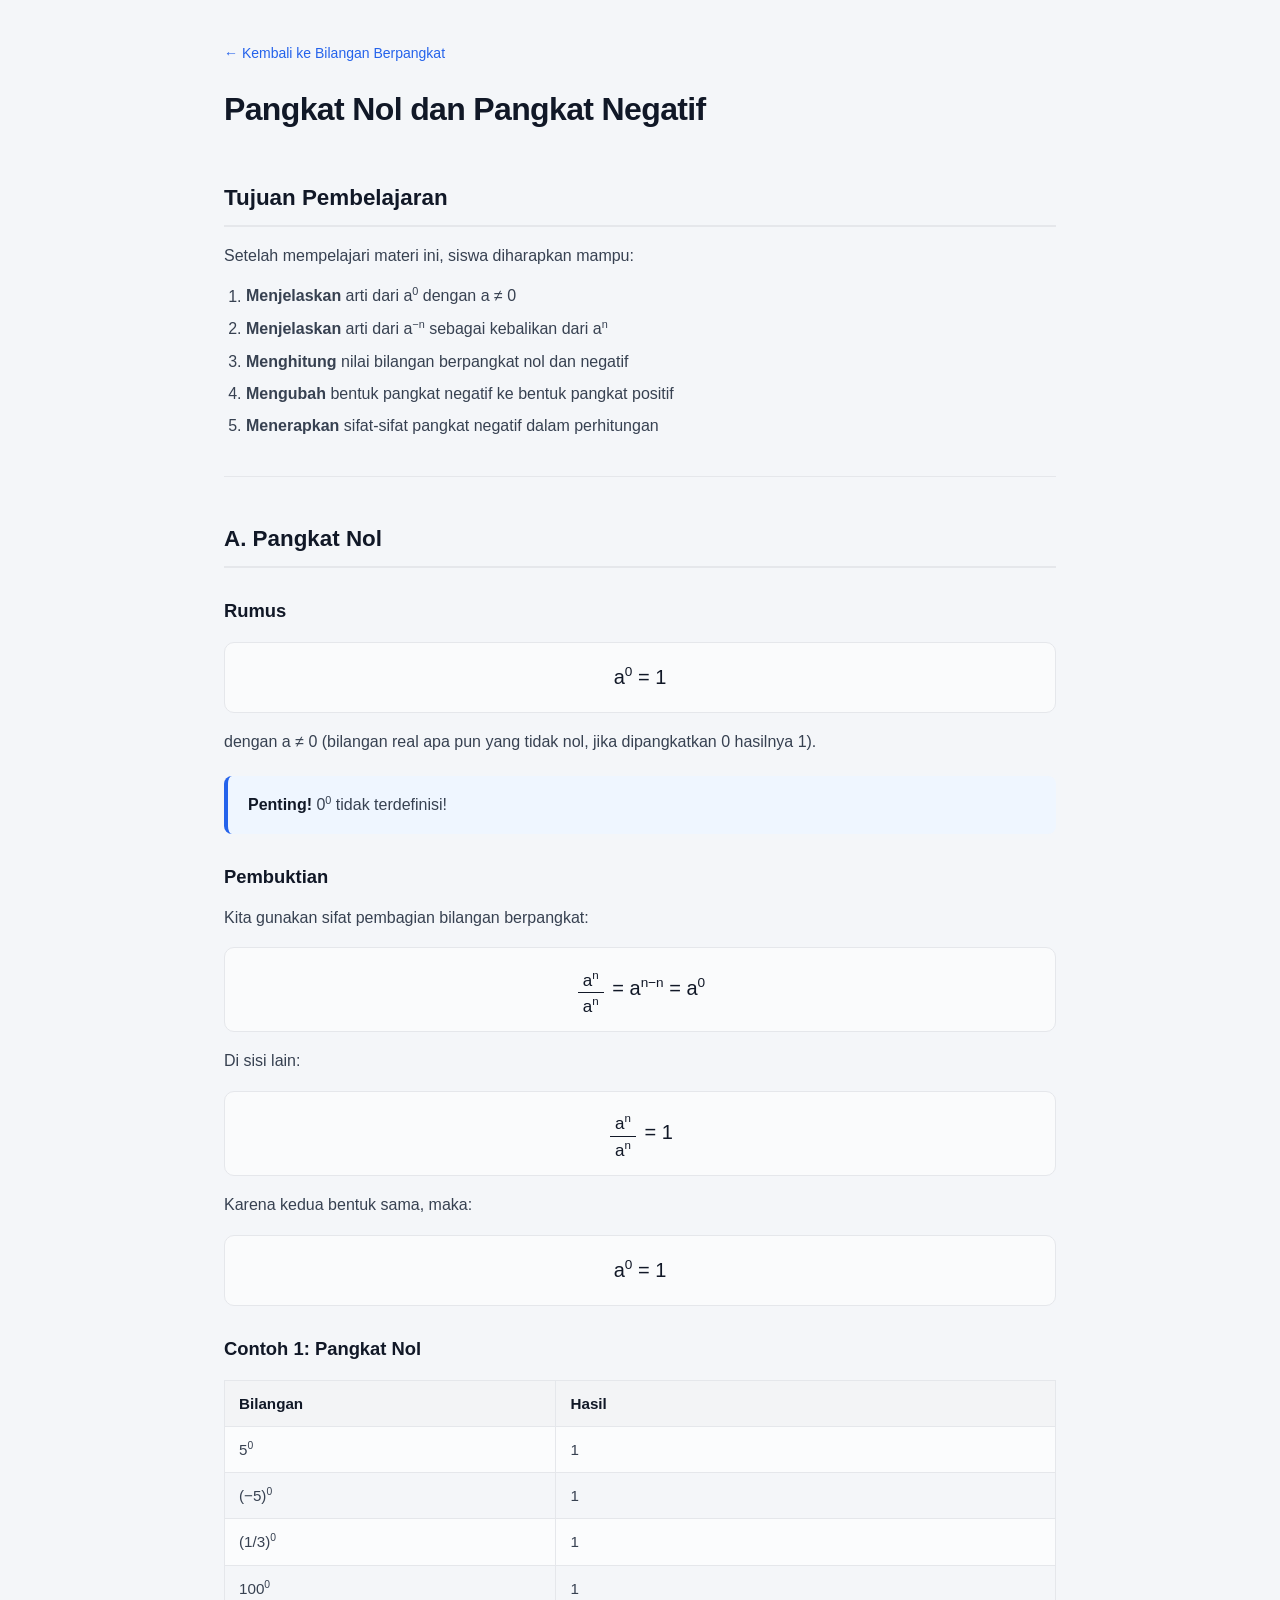
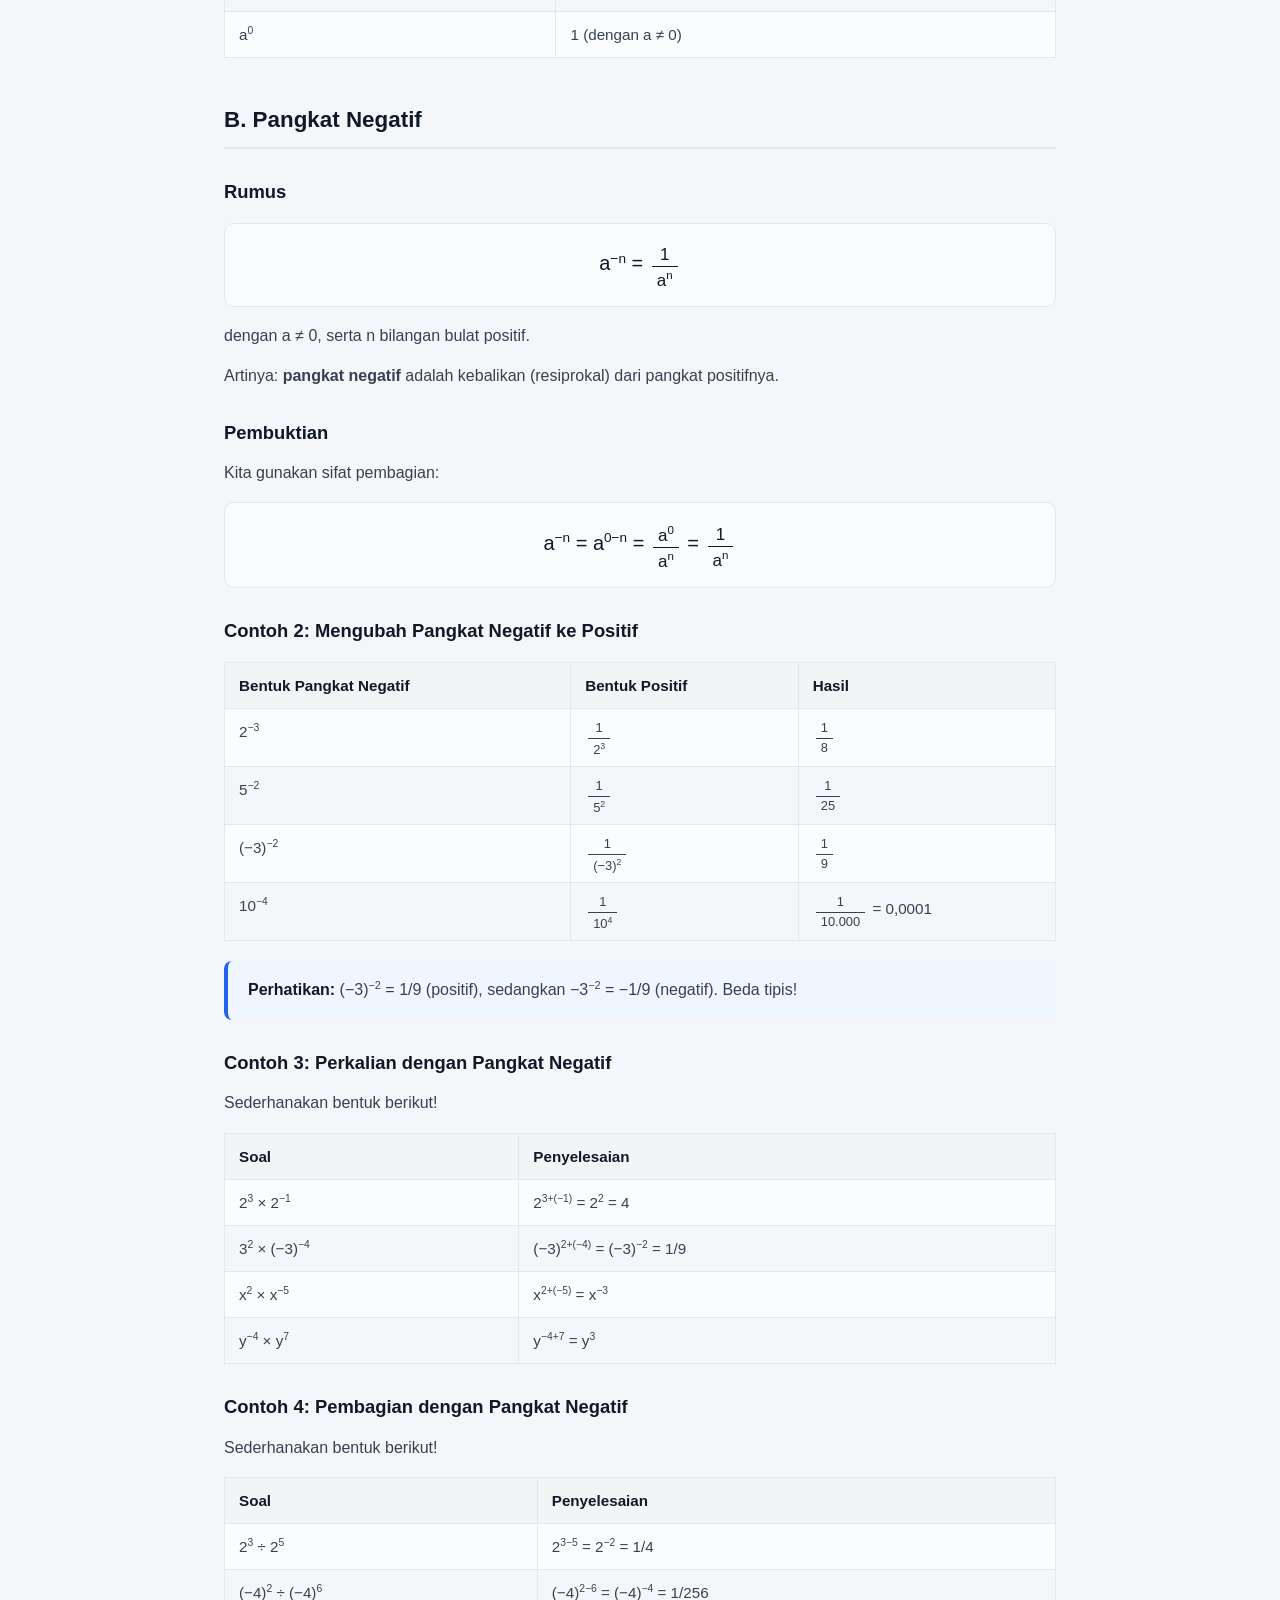
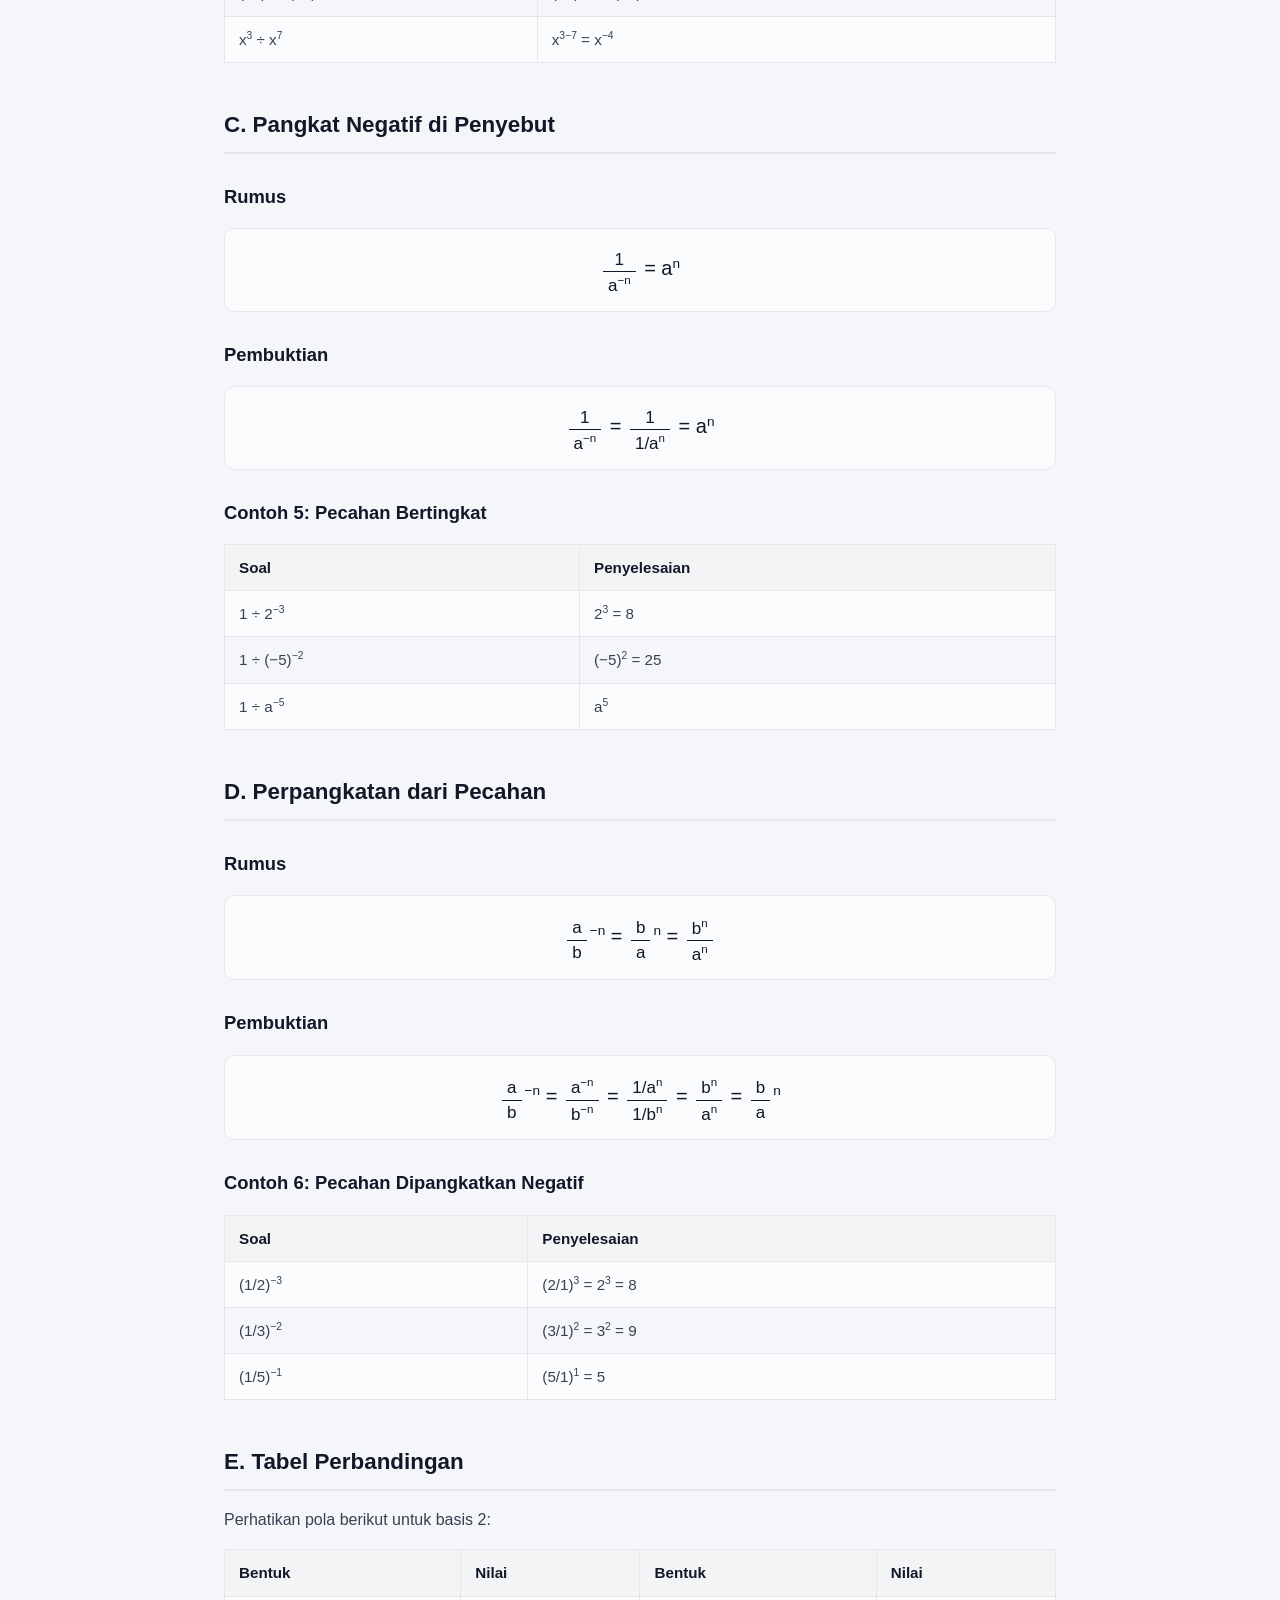
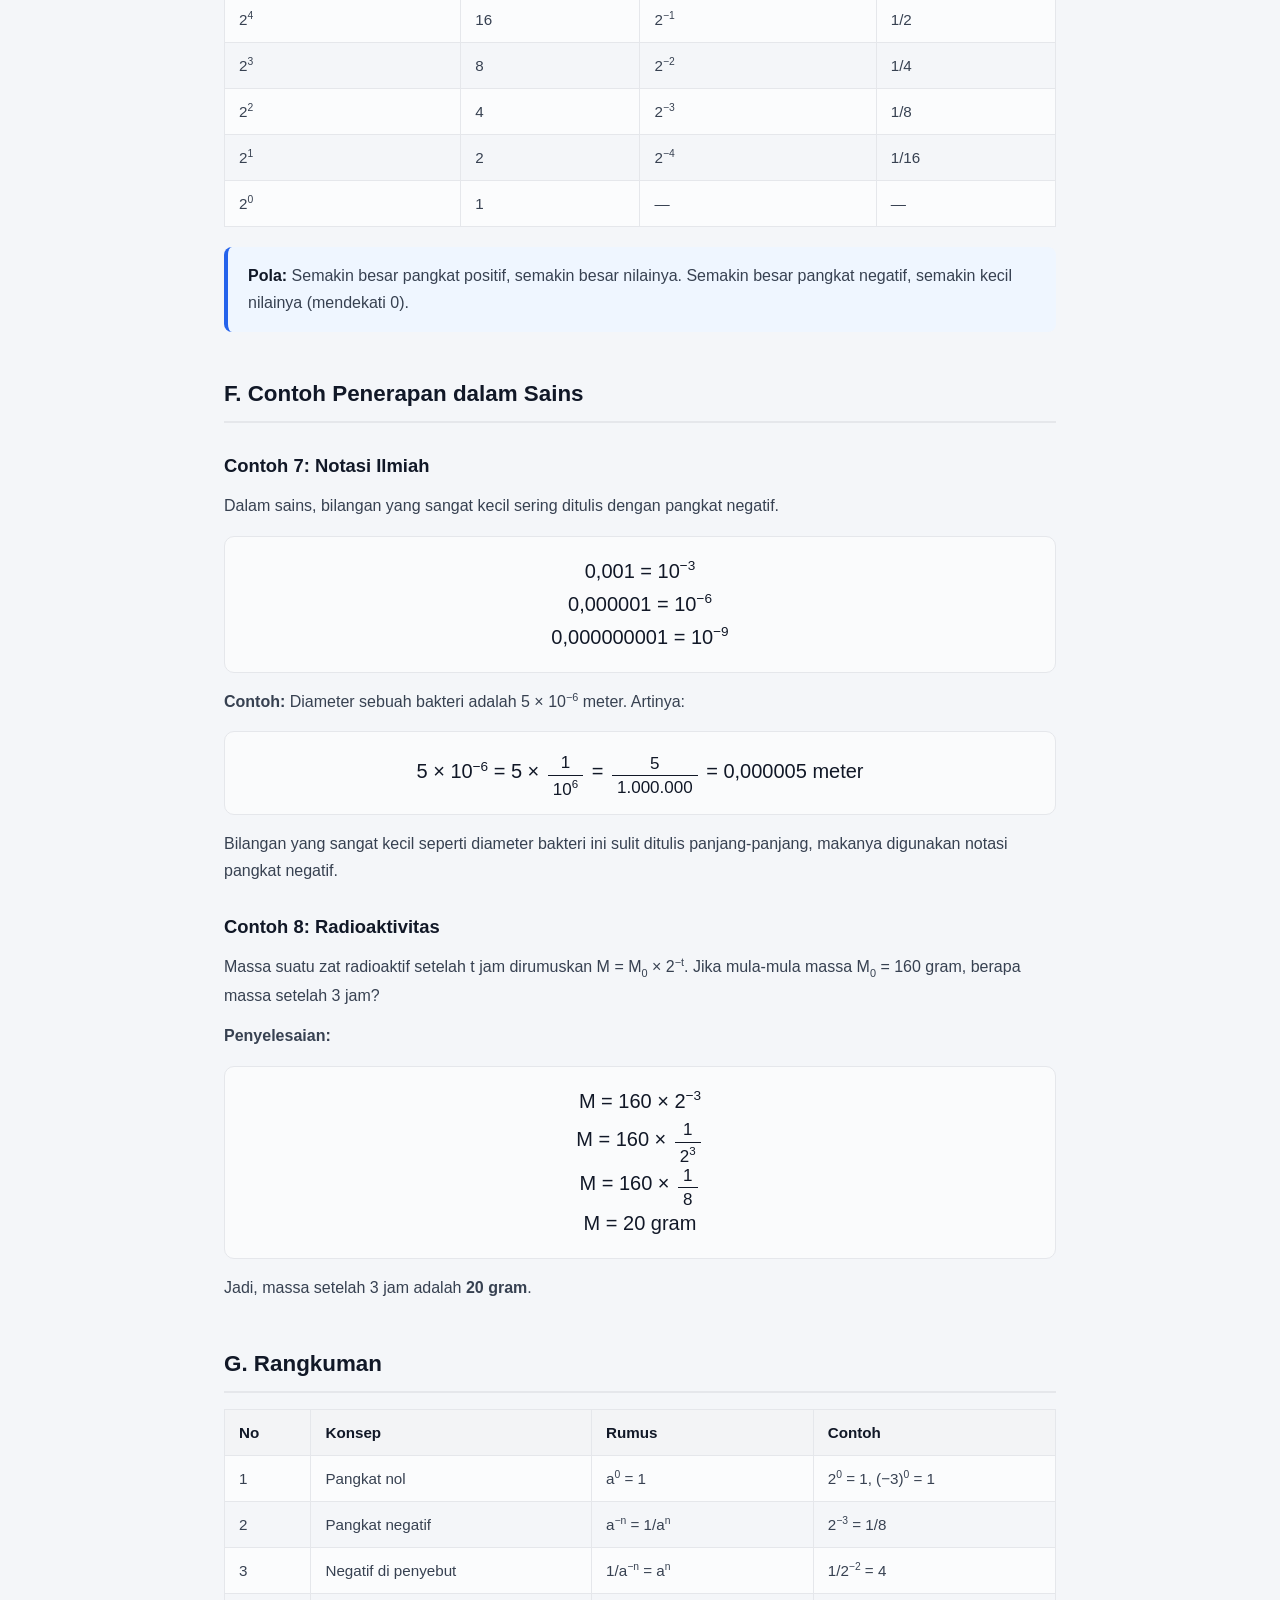
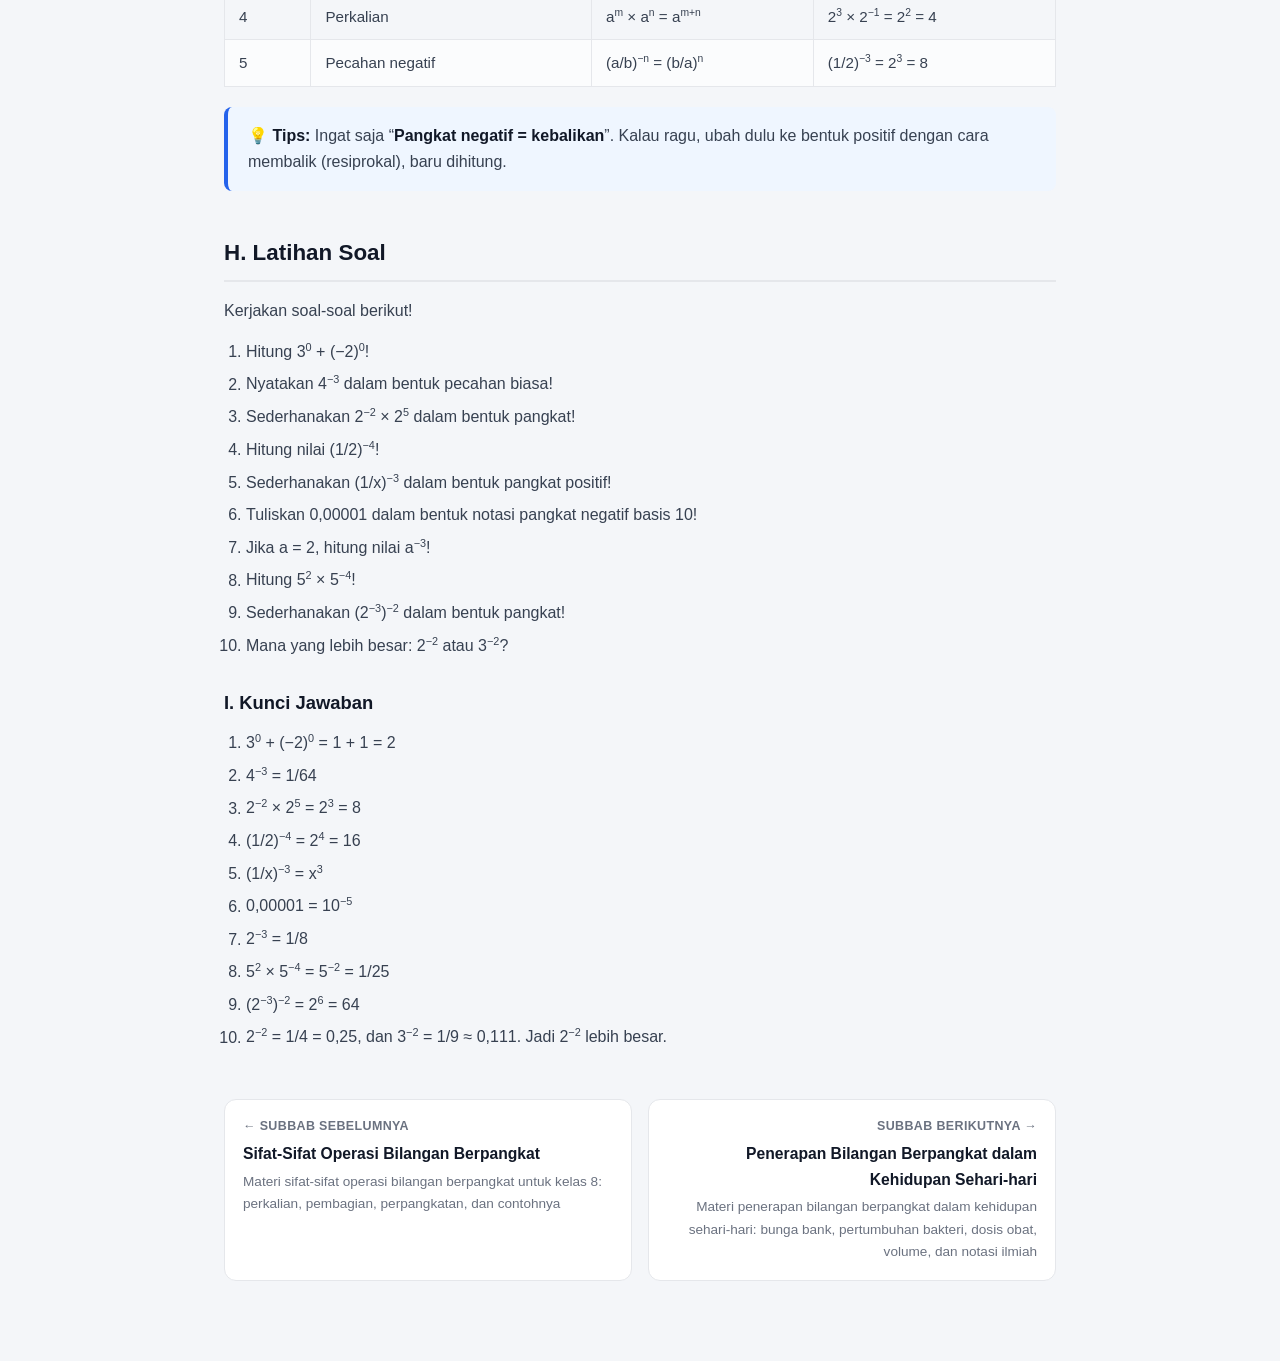
==== commit c37235e4: "Add files via upload" ====
--- a/3-pangkat-nol-dan-negatif.html
+++ b/3-pangkat-nol-dan-negatif.html
@@ -239,7 +239,7 @@
     <a class="next" href="4-penerapan-sehari-hari.html">
       <div class="dir">Subbab berikutnya &rarr;</div>
       <div class="label">Penerapan Bilangan Berpangkat dalam Kehidupan Sehari-hari</div>
-      <div class="desc">Materi penerapan bilangan berpangkat dalam kehidupan sehari-hari: pertumbuhan bakteri, peluruhan zat/dosis obat, volume bangun ruang, notasi ilmiah, dan skala gempa</div>
+      <div class="desc">Materi penerapan bilangan berpangkat dalam kehidupan sehari-hari: bunga bank, pertumbuhan bakteri, dosis obat, volume, dan notasi ilmiah</div>
     </a>
   </div>
 </div>
--- a/style.css
+++ b/style.css
@@ -249,143 +249,221 @@
   .subnav .next{text-align:left;}
 }
 
-/* ===== Evaluasi Interaktif ===== */
-.quiz-hidden{display:none !important;}
-.quiz-intro-box{max-width:520px;margin:32px auto 0;}
-.quiz-field{margin:20px 0;}
-.quiz-field label{display:block;font-weight:600;margin-bottom:8px;color:var(--heading);}
-.quiz-input{
+/* ===== Evaluasi: menu card variant ===== */
+.menu-card.featured{
+  border:1.5px solid var(--accent);
+  background:linear-gradient(135deg,#eef2ff,#eff6ff);
+}
+.menu-card.featured .badge{
+  display:inline-block;
+  font-size:.7rem;
+  font-weight:800;
+  letter-spacing:.04em;
+  color:var(--accent-dark);
+  background:#fff;
+  border:1px solid var(--callout-border);
+  padding:3px 10px;
+  border-radius:999px;
+  margin-bottom:10px;
+}
+
+/* ===== Evaluasi: start screen ===== */
+.quiz-wrap{max-width:720px;margin:0 auto;}
+.start-card{
+  background:var(--card-bg);
+  border:1px solid var(--border);
+  border-radius:16px;
+  padding:40px 32px;
+  text-align:center;
+  box-shadow:0 1px 3px rgba(16,24,40,0.06);
+  margin-top:20px;
+}
+.start-card h2{margin-top:0;border:none;padding:0;}
+.start-card .meta-row{
+  display:flex;
+  justify-content:center;
+  gap:28px;
+  margin:22px 0;
+  flex-wrap:wrap;
+}
+.start-card .meta-item{
+  text-align:center;
+}
+.start-card .meta-item .num{
+  font-size:1.6rem;
+  font-weight:800;
+  color:var(--accent-dark);
+  display:block;
+}
+.start-card .meta-item .lbl{
+  font-size:.8rem;
+  color:var(--muted);
+}
+.start-card input[type=text]{
   width:100%;
+  max-width:360px;
   padding:12px 14px;
-  border:1px solid var(--border);
-  border-radius:8px;
+  border:1.5px solid var(--border);
+  border-radius:10px;
   font-size:1rem;
+  margin:8px 0 4px;
   font-family:inherit;
 }
-.quiz-input:focus{outline:2px solid var(--accent);outline-offset:1px;}
-.quiz-btn{
-  display:inline-block;
+.field-error{
+  color:#dc2626;
+  font-size:.82rem;
+  min-height:18px;
+  margin-bottom:8px;
+}
+
+/* ===== Evaluasi: buttons ===== */
+.btn-primary{
   background:var(--accent);
   color:#fff;
   border:none;
-  padding:12px 24px;
-  border-radius:8px;
+  border-radius:10px;
+  padding:13px 30px;
   font-size:1rem;
-  font-weight:600;
+  font-weight:700;
   cursor:pointer;
-  transition:background .15s ease;
   font-family:inherit;
 }
-.quiz-btn:hover{background:var(--accent-dark);}
-.quiz-btn:disabled{background:#c3c9d3;cursor:not-allowed;}
-.quiz-btn.secondary{background:var(--card-bg);color:var(--accent);border:1px solid var(--accent);}
-.quiz-btn.secondary:hover{background:var(--callout-bg);}
-
-.quiz-topbar{
+.btn-primary:hover{background:var(--accent-dark);}
+.btn-secondary{
+  background:#fff;
+  border:1.5px solid var(--border);
+  border-radius:10px;
+  padding:13px 30px;
+  font-weight:700;
+  color:var(--heading);
+  cursor:pointer;
+  font-family:inherit;
+}
+.btn-secondary:hover{border-color:var(--accent);}
+
+/* ===== Evaluasi: quiz header / timer ===== */
+.quiz-header{
   position:sticky;
   top:0;
-  background:var(--card-bg);
-  border:1px solid var(--border);
-  border-radius:10px;
-  padding:14px 18px;
-  margin-bottom:24px;
+  background:var(--bg);
+  padding:14px 0;
+  z-index:10;
   display:flex;
   justify-content:space-between;
   align-items:center;
+  border-bottom:1px solid var(--border);
+  margin-bottom:22px;
+  gap:12px;
   flex-wrap:wrap;
+}
+.quiz-header .who{font-weight:700;color:var(--heading);}
+.progress-text{font-size:.85rem;color:var(--muted);font-weight:600;}
+.timer{
+  font-weight:800;
+  font-size:1.1rem;
+  padding:8px 16px;
+  border-radius:10px;
+  background:#dcfce7;
+  color:#166534;
+  font-variant-numeric:tabular-nums;
+}
+.timer.warning{background:#fef3c7;color:#92400e;}
+.timer.danger{background:#fee2e2;color:#b91c1c;}
+
+/* ===== Evaluasi: question cards ===== */
+.q-card{
+  background:var(--card-bg);
+  border:1px solid var(--border);
+  border-radius:12px;
+  padding:20px 22px;
+  margin-bottom:16px;
+}
+.q-card .q-topic{
+  font-size:.7rem;
+  text-transform:uppercase;
+  letter-spacing:.04em;
+  color:var(--accent);
+  font-weight:700;
+  margin-bottom:6px;
+}
+.q-card .q-text{
+  font-weight:600;
+  color:var(--heading);
+  margin-bottom:14px;
+  font-size:1.02rem;
+}
+.q-options label{
+  display:flex;
   gap:10px;
-  box-shadow:0 2px 8px rgba(16,24,40,0.06);
-  z-index:10;
-}
-.quiz-topbar .quiz-nama{font-weight:600;color:var(--heading);}
-.quiz-timer{
-  font-weight:700;
-  font-size:1.1rem;
-  color:var(--accent);
-  background:var(--callout-bg);
-  padding:6px 14px;
-  border-radius:20px;
-  white-space:nowrap;
-}
-.quiz-timer.warning{color:#fff;background:#dc2626;}
-
-.quiz-progress-text{
-  font-size:0.85rem;
-  color:var(--muted);
-}
-
-.quiz-question{
-  background:var(--card-bg);
-  border:1px solid var(--border);
-  border-radius:10px;
-  padding:18px 20px;
-  margin-bottom:16px;
-}
-.quiz-question p{margin:0 0 10px;}
-.quiz-option{
-  display:block;
-  padding:8px 10px;
-  border-radius:6px;
+  align-items:flex-start;
+  padding:11px 14px;
+  border:1.5px solid var(--border);
+  border-radius:9px;
+  margin-bottom:8px;
   cursor:pointer;
-}
-.quiz-option:hover{background:var(--bg);}
-.quiz-option input{margin-right:8px;}
-.quiz-uraian-input{
-  width:100%;
-  padding:10px 12px;
-  border:1px solid var(--border);
-  border-radius:8px;
-  font-family:inherit;
-  font-size:0.95rem;
-}
-
-.quiz-section-title{margin:32px 0 16px;}
-
-.quiz-submit-bar{
-  text-align:center;
-  margin:32px 0;
-}
-
-.quiz-result-summary{
-  background:var(--callout-bg);
-  border:1px solid var(--callout-border);
-  border-radius:12px;
-  padding:24px;
-  text-align:center;
-  margin:24px 0 32px;
-}
-.quiz-result-summary .quiz-score{
+  font-size:.95rem;
+}
+.q-options label:hover{border-color:var(--accent);}
+.q-options input{margin-top:3px;flex-shrink:0;}
+.submit-bar{text-align:center;margin:32px 0 8px;}
+.submit-bar p{color:var(--muted);font-size:.85rem;margin-top:10px;}
+
+/* ===== Evaluasi: result screen ===== */
+.result-summary{
+  text-align:center;
+  background:linear-gradient(135deg,#eef2ff,#eff6ff);
+  border-radius:16px;
+  padding:32px 24px;
+  margin-bottom:30px;
+}
+.result-summary .who{font-size:1.1rem;color:var(--heading);font-weight:700;}
+.result-summary .score-big{
   font-size:3rem;
   font-weight:800;
-  color:var(--accent);
-  margin:8px 0;
-}
-.quiz-result-summary .quiz-score span{font-size:1.4rem;color:var(--muted);}
-.quiz-result-summary .quiz-sub{color:var(--muted);font-size:0.95rem;}
-
-.quiz-review-item{
-  border:1px solid var(--border);
-  border-left:4px solid var(--border);
+  color:var(--accent-dark);
+  margin:6px 0;
+}
+.result-summary .score-sub{color:var(--muted);font-size:.92rem;}
+.result-summary .meta-row{
+  display:flex;
+  justify-content:center;
+  gap:28px;
+  margin-top:20px;
+  flex-wrap:wrap;
+}
+.save-status{
+  font-size:.85rem;
+  margin-top:14px;
+  color:var(--muted);
+}
+.save-status.ok{color:#166534;}
+.save-status.err{color:#b91c1c;}
+.result-item{
+  border:1px solid var(--border);
+  border-radius:12px;
+  padding:16px 20px;
+  margin-bottom:12px;
+}
+.result-item.correct{border-left:5px solid #16a34a;}
+.result-item.wrong{border-left:5px solid #dc2626;}
+.result-badge{
+  display:inline-block;
+  font-size:.7rem;
+  font-weight:700;
+  padding:3px 10px;
+  border-radius:999px;
+  margin-bottom:8px;
+}
+.result-badge.correct{background:#dcfce7;color:#166534;}
+.result-badge.wrong{background:#fee2e2;color:#991b1b;}
+.answer-line{font-size:.88rem;margin:4px 0;}
+.answer-line.true-ans{color:#166534;font-weight:600;}
+.answer-line.false-ans{color:#991b1b;font-weight:600;}
+.pembahasan-box{
+  margin-top:10px;
+  background:#f8fafc;
   border-radius:8px;
-  padding:14px 18px;
-  margin-bottom:12px;
-}
-.quiz-review-item.benar{border-left-color:#16a34a;}
-.quiz-review-item.salah{border-left-color:#dc2626;}
-.quiz-badge{
-  display:inline-block;
-  font-size:0.75rem;
-  font-weight:700;
-  padding:2px 10px;
-  border-radius:12px;
-  margin-left:8px;
-  vertical-align:middle;
-}
-.quiz-badge.benar{background:#dcfce7;color:#15803d;}
-.quiz-badge.salah{background:#fee2e2;color:#b91c1c;}
-.quiz-pembahasan-text{
-  color:var(--muted);
-  font-size:0.92rem;
-  margin-top:6px;
-  margin-bottom:0;
-}
+  padding:10px 12px;
+  font-size:.87rem;
+  color:var(--text);
+}
